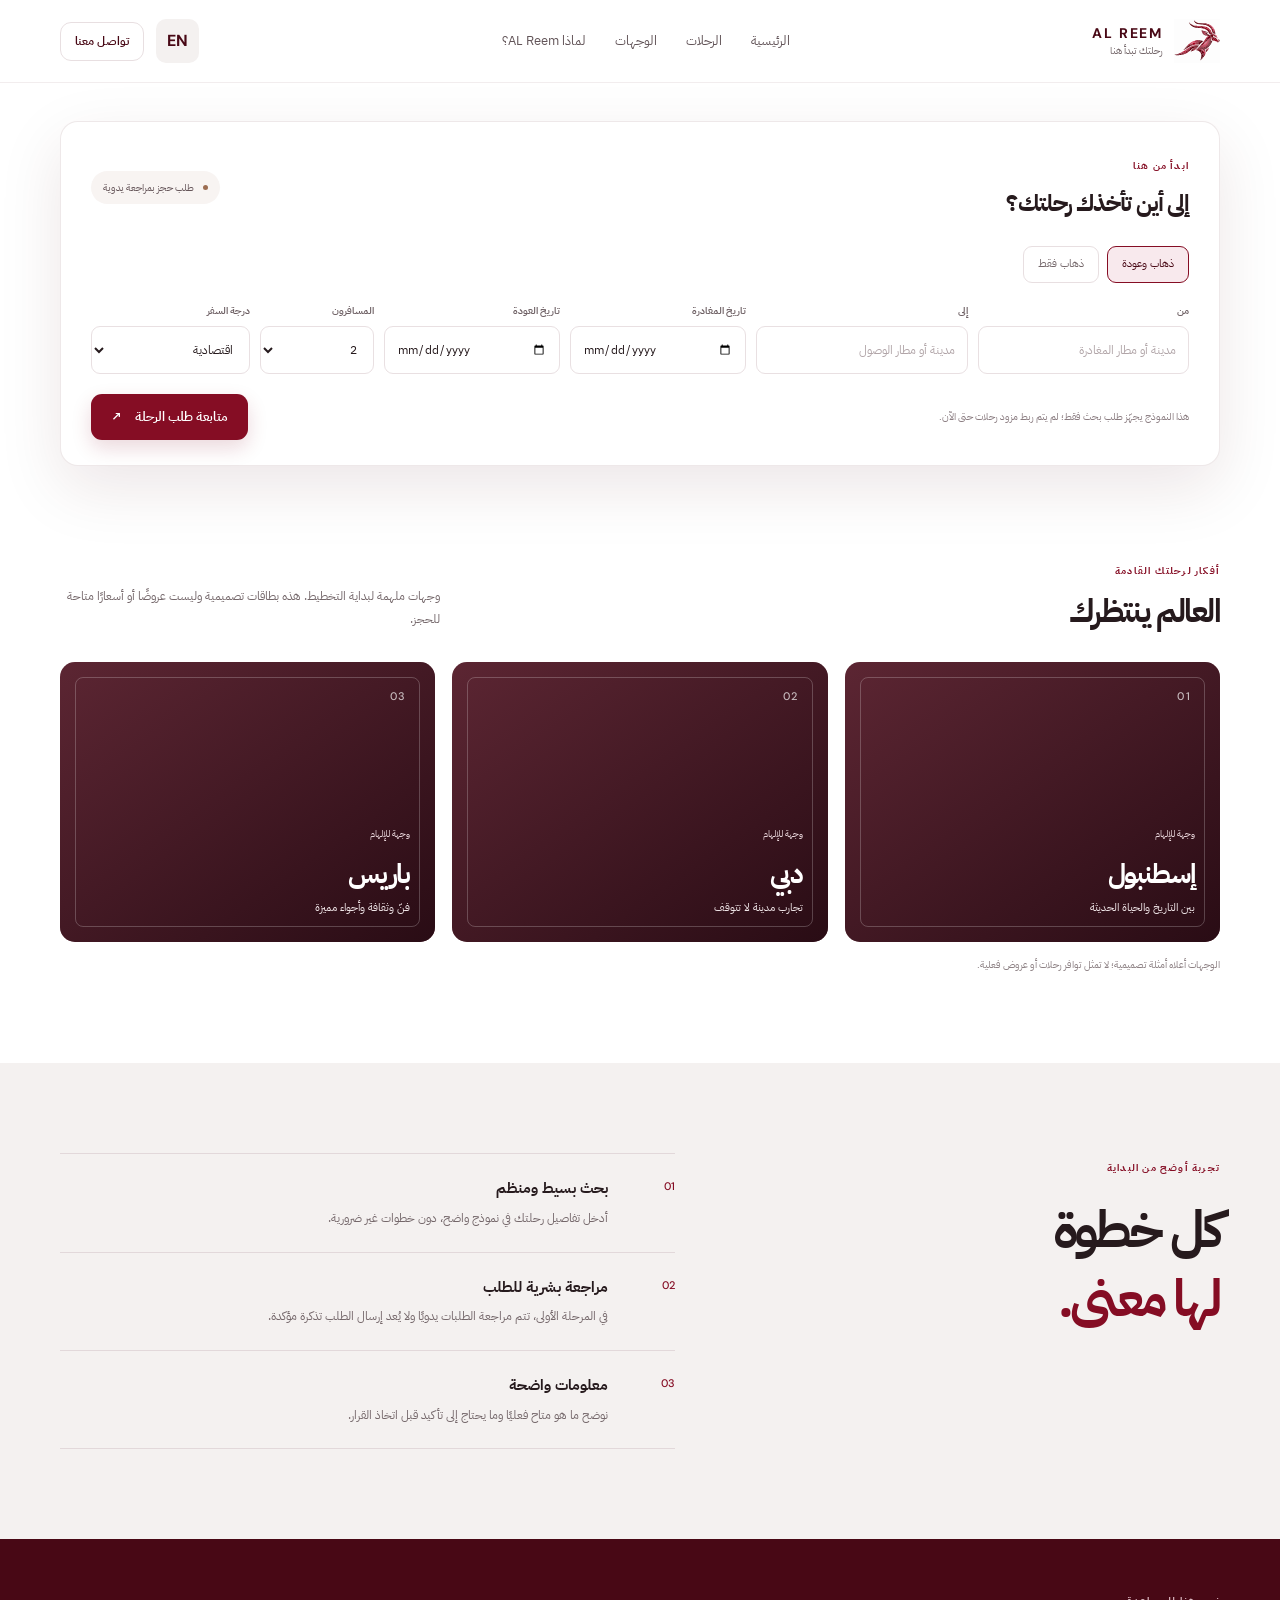
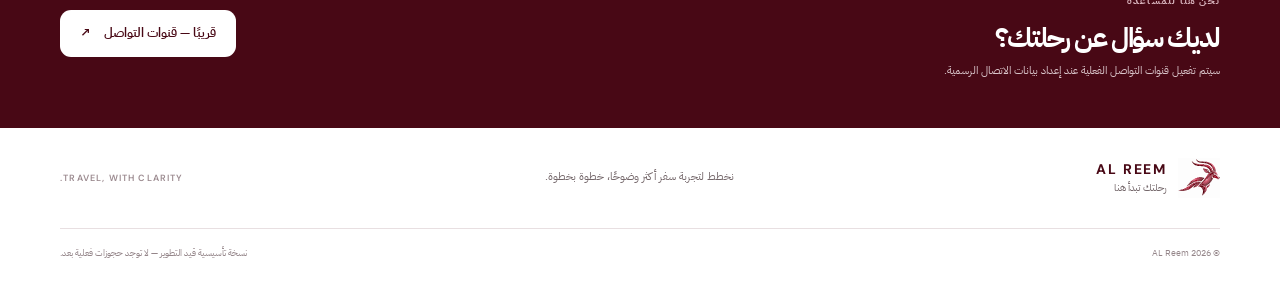
==== public/index.html @ e48cadf1 "Remove homepage intro and prioritize flight search" ====
<!doctype html>
<html lang="ar" dir="rtl">
<head>
  <meta charset="utf-8">
  <meta name="viewport" content="width=device-width, initial-scale=1">
  <meta name="theme-color" content="#850d24">
  <link rel="icon" type="image/svg+xml" href="./assets/gazelle-original.svg">
  <meta name="description" content="AL Reem — رحلتك تبدأ بخطوة. ابحث عن رحلتك وجهّز طلب الحجز بسهولة.">
  <title>AL Reem | رحلتك تبدأ هنا</title>
  <link rel="preconnect" href="https://fonts.googleapis.com">
  <link rel="preconnect" href="https://fonts.gstatic.com" crossorigin>
  <link href="https://fonts.googleapis.com/css2?family=DM+Sans:wght@400;500;600;700&family=IBM+Plex+Sans+Arabic:wght@400;500;600;700&display=swap" rel="stylesheet">
  <link rel="stylesheet" href="./styles.css">
  <script src="./app.js" defer></script>
</head>
<body>
  <a class="skip-link" href="#main" data-i18n="skip">تجاوز إلى المحتوى</a>
  <header class="site-header">
    <div class="container nav-wrap">
      <a class="brand" href="#home" aria-label="AL Reem home">
        <img class="brand-logo" src="./assets/gazelle-original.svg" alt="شعار الغزال AL Reem" width="46" height="46">
        
        <span class="brand-copy"><strong>AL REEM</strong><small data-i18n="brandTag">رحلتك تبدأ هنا</small></span>
      </a>
      <button class="menu-toggle" id="menuToggle" aria-label="فتح القائمة" aria-expanded="false">☰</button>
      <nav class="main-nav" id="mainNav" aria-label="Main navigation">
        <a href="#home" data-i18n="navHome">الرئيسية</a>
        <a href="#search" data-i18n="navFlights">الرحلات</a>
        <a href="#destinations" data-i18n="navDestinations">الوجهات</a>
        <a href="#why-us" data-i18n="navAbout">لماذا AL Reem؟</a>
      </nav>
      <div class="nav-actions">
        <button class="language-switch" id="languageToggle" type="button" aria-label="Switch language">EN</button>
        <a class="button button-outline button-small" href="#contact" data-i18n="navContact">تواصل معنا</a>
      </div>
    </div>
  </header>

  <main id="main">
    <section class="search-section" id="home">
      <div class="container search-container" id="search">
        <div class="search-card">
          <div class="search-heading">
            <div>
              <span class="section-kicker" data-i18n="searchKicker">ابدأ من هنا</span>
              <h2 data-i18n="searchTitle">إلى أين تأخذك رحلتك؟</h2>
            </div>
            <span class="manual-badge"><span></span><span data-i18n="manualBadge">طلب حجز بمراجعة يدوية</span></span>
          </div>
          <form id="flightSearchForm" novalidate>
            <fieldset class="trip-type">
              <legend class="visually-hidden" data-i18n="tripType">نوع الرحلة</legend>
              <label class="radio-pill"><input type="radio" name="tripType" value="round" checked><span data-i18n="roundTrip">ذهاب وعودة</span></label>
              <label class="radio-pill"><input type="radio" name="tripType" value="oneway"><span data-i18n="oneWay">ذهاب فقط</span></label>
            </fieldset>
            <div class="search-fields">
              <label class="field">
                <span data-i18n="fromLabel">من</span>
                <input id="origin" name="origin" autocomplete="off" required placeholder="مدينة أو مطار المغادرة" data-i18n-placeholder="fromPlaceholder">
              </label>
              <div class="route-swap" aria-hidden="true">⇄</div>
              <label class="field">
                <span data-i18n="toLabel">إلى</span>
                <input id="destination" name="destination" autocomplete="off" required placeholder="مدينة أو مطار الوصول" data-i18n-placeholder="toPlaceholder">
              </label>
              <label class="field">
                <span data-i18n="departLabel">تاريخ المغادرة</span>
                <input id="departDate" name="departDate" type="date" required>
              </label>
              <label class="field" id="returnField">
                <span data-i18n="returnLabel">تاريخ العودة</span>
                <input id="returnDate" name="returnDate" type="date">
              </label>
              <label class="field field-passengers">
                <span data-i18n="passengersLabel">المسافرون</span>
                <select name="passengers" id="passengers">
                  <option value="1">1</option><option value="2" selected>2</option><option value="3">3</option><option value="4">4</option><option value="5">5</option><option value="6">6+</option>
                </select>
              </label>
              <label class="field">
                <span data-i18n="cabinLabel">درجة السفر</span>
                <select name="cabin" id="cabin">
                  <option value="economy" data-i18n="economy">اقتصادية</option>
                  <option value="business" data-i18n="business">رجال الأعمال</option>
                  <option value="first" data-i18n="first">الأولى</option>
                </select>
              </label>
            </div>
            <div class="search-footer">
              <p class="form-message" id="formMessage" role="status" aria-live="polite" data-i18n="formHint">هذا النموذج يجهّز طلب بحث فقط؛ لم يتم ربط مزود رحلات حتى الآن.</p>
              <button class="button button-primary search-submit" type="submit"><span data-i18n="searchButton">متابعة طلب الرحلة</span><span aria-hidden="true">↗</span></button>
            </div>
          </form>
        </div>
      </div>
    </section>

    <section class="section destinations-section" id="destinations">
      <div class="container">
        <div class="section-heading">
          <div><span class="section-kicker" data-i18n="destKicker">أفكار لرحلتك القادمة</span><h2 data-i18n="destTitle">العالم ينتظرك</h2></div>
          <p data-i18n="destDescription">وجهات ملهمة لبداية التخطيط. هذه بطاقات تصميمية وليست عروضًا أو أسعارًا متاحة للحجز.</p>
        </div>
        <div class="destination-grid">
          <article class="destination-card destination-istanbul"><div class="destination-overlay"></div><div class="destination-content"><span data-i18n="destLabel">وجهة للإلهام</span><h3 data-i18n="istanbul">إسطنبول</h3><p data-i18n="istanbulDesc">بين التاريخ والحياة الحديثة</p></div><span class="destination-number">01</span></article>
          <article class="destination-card destination-dubai"><div class="destination-overlay"></div><div class="destination-content"><span data-i18n="destLabel">وجهة للإلهام</span><h3 data-i18n="dubai">دبي</h3><p data-i18n="dubaiDesc">تجارب مدينة لا تتوقف</p></div><span class="destination-number">02</span></article>
          <article class="destination-card destination-paris"><div class="destination-overlay"></div><div class="destination-content"><span data-i18n="destLabel">وجهة للإلهام</span><h3 data-i18n="paris">باريس</h3><p data-i18n="parisDesc">فنّ وثقافة وأجواء مميزة</p></div><span class="destination-number">03</span></article>
        </div>
        <p class="demo-disclaimer" data-i18n="destDisclaimer">الوجهات أعلاه أمثلة تصميمية؛ لا تمثل توافر رحلات أو عروض فعلية.</p>
      </div>
    </section>

    <section class="section why-section" id="why-us">
      <div class="container why-grid">
        <div><span class="section-kicker" data-i18n="whyKicker">تجربة أوضح من البداية</span><h2 data-i18n="whyTitle">كل خطوة<br><em>لها معنى.</em></h2></div>
        <div class="benefit-list">
          <article class="benefit"><span class="benefit-index">01</span><div><h3 data-i18n="benefitOneTitle">بحث بسيط ومنظم</h3><p data-i18n="benefitOneText">أدخل تفاصيل رحلتك في نموذج واضح، دون خطوات غير ضرورية.</p></div></article>
          <article class="benefit"><span class="benefit-index">02</span><div><h3 data-i18n="benefitTwoTitle">مراجعة بشرية للطلب</h3><p data-i18n="benefitTwoText">في المرحلة الأولى، تتم مراجعة الطلبات يدويًا ولا يُعد إرسال الطلب تذكرة مؤكدة.</p></div></article>
          <article class="benefit"><span class="benefit-index">03</span><div><h3 data-i18n="benefitThreeTitle">معلومات واضحة</h3><p data-i18n="benefitThreeText">نوضح ما هو متاح فعليًا وما يحتاج إلى تأكيد قبل اتخاذ القرار.</p></div></article>
        </div>
      </div>
    </section>

    <section class="contact-strip" id="contact">
      <div class="container contact-inner"><div><span class="section-kicker" data-i18n="contactKicker">نحن هنا للمساعدة</span><h2 data-i18n="contactTitle">لديك سؤال عن رحلتك؟</h2><p data-i18n="contactText">سيتم تفعيل قنوات التواصل الفعلية عند إعداد بيانات الاتصال الرسمية.</p></div><a class="button button-light" href="mailto:"> <span data-i18n="contactButton">قريبًا — قنوات التواصل</span><span aria-hidden="true">↗</span></a></div>
    </section>
  </main>

  <footer class="site-footer">
    <div class="container footer-top"><a class="brand brand-footer" href="#home"><img class="brand-logo brand-logo-footer" src="./assets/gazelle-original.svg" alt="شعار الغزال AL Reem" width="42" height="42"><span class="brand-copy"><strong>AL REEM</strong><small data-i18n="brandTag">رحلتك تبدأ هنا</small></span></a><p data-i18n="footerText">نخطط لتجربة سفر أكثر وضوحًا، خطوة بخطوة.</p><span class="footer-word">TRAVEL, WITH CLARITY.</span></div>
    <div class="container footer-bottom"><span>© <span id="year"></span> AL Reem</span><span data-i18n="footerDisclaimer">نسخة تأسيسية قيد التطوير — لا توجد حجوزات فعلية بعد.</span></div>
  </footer>
  <dialog class="request-dialog" id="requestDialog" aria-labelledby="dialogTitle">
    <div class="dialog-inner"><button class="dialog-close" id="dialogClose" aria-label="إغلاق">×</button><span class="section-kicker" data-i18n="requestKicker">ملخص طلبك</span><h2 id="dialogTitle" data-i18n="dialogTitle">تفاصيل الرحلة</h2><p id="dialogSummary"></p><div class="dialog-notice" data-i18n="dialogNotice">هذه معاينة محلية فقط. لم يُرسل طلب ولم يتم الاتصال بمزود طيران.</div><button class="button button-primary" id="dialogDone" data-i18n="dialogDone">حسنًا</button></div>
  </dialog>
</body>
</html>
---- public/styles.css ----
/* 
 * نظام التصميم الأولي لمنصة AL Reem.
 * الألوان والمسافات المركزية معرفة كمتغيرات حتى يمكن تعديل الهوية من مكان واحد.
 * هذه المرحلة واجهة أمامية فقط؛ لا تتضمن اتصالًا بقاعدة بيانات أو مزود طيران.
 */
:root{color-scheme:light;--red:#850d24;--red-deep:#480815;--red-soft:#f8e9ed;--white:#fff;--paper:#f4f1f0;--ink:#261a1d;--muted:#74676a;--line:#e8dfe1;--gold:#d7b8a0;--radius:18px;--shadow:0 22px 65px rgba(72,8,21,.10);--font-ar:"IBM Plex Sans Arabic",sans-serif;--font-en:"DM Sans","IBM Plex Sans Arabic",sans-serif}
[hidden]{display:none!important}*{box-sizing:border-box}html{scroll-behavior:smooth;scroll-padding-top:90px}body{margin:0;background:var(--white);color:var(--ink);font-family:var(--font-ar);line-height:1.7}body[lang="en"]{font-family:var(--font-en)}a{color:inherit;text-decoration:none}button,input,select{font:inherit}button,a,input,select{ -webkit-tap-highlight-color:transparent}button:focus-visible,a:focus-visible,input:focus-visible,select:focus-visible{outline:3px solid #c77b8c;outline-offset:3px}.container{width:min(1160px,calc(100% - 44px));margin-inline:auto}.skip-link{position:absolute;top:-100px;inset-inline-start:12px;background:var(--white);padding:10px 14px;z-index:99}.skip-link:focus{top:12px}.site-header{position:sticky;top:0;z-index:20;background:rgba(255,255,255,.94);backdrop-filter:blur(16px);border-bottom:1px solid rgba(72,8,21,.07)}.nav-wrap{height:82px;display:flex;align-items:center;justify-content:space-between;gap:26px}.brand{display:inline-flex;align-items:center;gap:11px;flex-shrink:0}.brand-mark{display:grid;place-items:center;width:42px;height:42px;border-radius:14px 14px 14px 4px;background:var(--red);color:white;font-family:var(--font-en);font-size:12px;font-weight:700;letter-spacing:-.06em}.brand-copy{display:flex;flex-direction:column;line-height:1.2;gap:4px}.brand-copy strong{font-family:var(--font-en);letter-spacing:.13em;font-size:14px;color:var(--red-deep)}.brand-copy small{font-size:10px;color:var(--muted)}.main-nav{display:flex;align-items:center;gap:29px;font-size:13px;color:#625458}.main-nav a{transition:color .2s}.main-nav a:hover{color:var(--red)}.nav-actions{display:flex;align-items:center;gap:12px}.language-switch{border:0;background:var(--paper);border-radius:10px;padding:8px 11px;color:var(--red-deep);font-family:var(--font-en);font-weight:700;cursor:pointer}.button{min-height:46px;display:inline-flex;align-items:center;justify-content:center;gap:13px;padding:11px 19px;border:1px solid transparent;border-radius:11px;font-weight:600;font-size:13px;cursor:pointer;transition:transform .2s,background .2s,border-color .2s}.button:hover{transform:translateY(-1px)}.button-small{min-height:39px;padding:8px 14px;font-size:12px}.button-outline{border-color:var(--line);background:white;color:var(--red-deep)}.button-outline:hover{border-color:var(--red)}.button-primary{background:var(--red);color:white;box-shadow:0 8px 20px rgba(133,13,36,.16)}.button-primary:hover{background:var(--red-deep)}.button-light{background:white;color:var(--red-deep)}.menu-toggle{display:none;border:1px solid var(--line);background:white;border-radius:10px;width:42px;height:42px;color:var(--red);font-size:20px}
.hero{position:relative;overflow:hidden;padding:74px 0 66px;background:linear-gradient(120deg,#fff 0%,#fff 53%,#fbf4f5 100%)}.hero:before{content:"";position:absolute;inset-block-start:-210px;inset-inline-end:-160px;width:590px;height:590px;border:1px solid rgba(133,13,36,.08);border-radius:50%;pointer-events:none}.hero:after{content:"";position:absolute;inset-block-start:-130px;inset-inline-end:-80px;width:430px;height:430px;border:1px solid rgba(133,13,36,.06);border-radius:50%;pointer-events:none}.hero-glow{position:absolute;inset-inline-end:12%;top:10%;width:300px;height:300px;border-radius:50%;background:rgba(133,13,36,.035);filter:blur(2px)}.hero-grid{position:relative;z-index:1;display:grid;grid-template-columns:1.2fr .8fr;align-items:center;gap:90px;min-height:320px}.eyebrow,.section-kicker{display:inline-flex;align-items:center;gap:9px;color:var(--red);font-size:11px;font-weight:700;letter-spacing:.02em}.eyebrow{padding:7px 12px;border:1px solid #f0dce1;border-radius:99px;background:rgba(255,255,255,.7)}.eyebrow-dot,.manual-badge span:first-child{width:6px;height:6px;background:#ad2944;border-radius:50%;box-shadow:0 0 0 4px rgba(173,41,68,.09)}h1,h2,h3,p{margin-top:0}.hero h1{margin:21px 0 16px;font-size:clamp(42px,5.4vw,68px);line-height:1.2;letter-spacing:-.055em;font-weight:600}.hero h1 em,.why-grid h2 em{font-style:normal;color:var(--red)}.hero-description{max-width:490px;color:var(--muted);font-size:15px;line-height:2;margin-bottom:24px}.hero-points{display:flex;gap:22px;flex-wrap:wrap;color:#5f5054;font-size:12px}.hero-points span{display:inline-flex;align-items:center;gap:8px}.hero-points i{font-style:normal;display:grid;place-items:center;width:19px;height:19px;background:#f5e5e9;border-radius:50%;color:var(--red);font-size:11px}.hero-note{justify-self:end;width:min(100%,310px);padding:30px;border-inline-start:2px solid var(--red);background:rgba(255,255,255,.66)}.note-kicker{color:var(--red);font-size:11px;font-weight:700}.note-line{height:1px;background:var(--line);margin:20px 0}.hero-note p{font-size:20px;line-height:1.9;font-weight:500;margin-bottom:29px}.note-signature{font:600 10px var(--font-en);letter-spacing:.16em;color:var(--muted)}.note-signature span{color:var(--red);padding-inline:5px}
.search-container{position:relative;z-index:3;margin-top:38px}.search-card{padding:29px 30px 25px;background:white;border:1px solid rgba(72,8,21,.09);border-radius:var(--radius);box-shadow:var(--shadow)}.search-heading{display:flex;align-items:center;justify-content:space-between;gap:20px;margin-bottom:23px}.section-kicker{font-size:10px;text-transform:uppercase;letter-spacing:.12em}.search-heading h2{font-size:23px;letter-spacing:-.04em;margin:6px 0 0}.manual-badge{display:inline-flex;align-items:center;gap:9px;padding:8px 12px;background:#f8f4f2;border-radius:99px;font-size:10px;color:#655559;white-space:nowrap}.manual-badge span:first-child{width:5px;height:5px;box-shadow:none;background:#9c6d51}.trip-type{border:0;padding:0;margin:0 0 19px;display:flex;gap:8px}.radio-pill{position:relative;cursor:pointer}.radio-pill input{position:absolute;opacity:0;pointer-events:none}.radio-pill span{display:block;padding:8px 14px;border:1px solid var(--line);border-radius:9px;font-size:11px;color:var(--muted)}.radio-pill input:checked+span{border-color:var(--red);background:var(--red-soft);color:var(--red-deep)}.radio-pill input:focus-visible+span{outline:3px solid #c77b8c;outline-offset:3px}.search-fields{display:grid;grid-template-columns:1.2fr 1.2fr 1fr 1fr .65fr .9fr;gap:10px;align-items:end}.field{display:flex;flex-direction:column;gap:7px;min-width:0}.field>span{font-size:10px;font-weight:600;color:#6c5e62}.field input,.field select{width:100%;height:48px;min-width:0;padding:0 12px;border:1px solid #e9e0e2;border-radius:9px;background:#fff;color:var(--ink);font-size:12px}.field input::placeholder{color:#b1a5a8}.field input[aria-invalid="true"],.field select[aria-invalid="true"]{border-color:#b4233c;box-shadow:0 0 0 2px rgba(180,35,60,.10)}.field select{cursor:pointer}.route-swap{display:none}.search-footer{display:flex;align-items:center;justify-content:space-between;gap:20px;margin-top:20px}.form-message{margin:0;color:#8a7c80;font-size:10px;line-height:1.8}.search-submit{flex-shrink:0}
.section{padding:90px 0}.destinations-section{background:#fff}.section-heading{display:flex;justify-content:space-between;align-items:end;gap:30px;margin-bottom:29px}.section-heading h2,.contact-inner h2{font-size:32px;line-height:1.35;letter-spacing:-.05em;margin:7px 0 0}.section-heading>p{max-width:380px;color:var(--muted);font-size:12px;line-height:1.9;margin-bottom:3px}.destination-grid{display:grid;grid-template-columns:repeat(3,1fr);gap:17px}.destination-card{position:relative;isolation:isolate;overflow:hidden;min-height:280px;border-radius:15px;background:#5e2936;color:white;display:flex;align-items:end;padding:25px}.destination-card:before,.destination-card:after{content:"";position:absolute;z-index:-1;inset:0}.destination-card:before{background:linear-gradient(145deg,rgba(72,8,21,.1),rgba(34,8,16,.88))}.destination-card:after{inset:15px;border:1px solid rgba(255,255,255,.22);border-radius:8px;pointer-events:none}.destination-istanbul{background-color:#5e2936;background-image:url("https://images.unsplash.com/photo-1541432901042-2d8bd64b4a9b?auto=format&fit=crop&w=1400&q=85");background-size:cover;background-position:center 48%;transition:background-size .45s ease,background-position .45s ease}
.destination-istanbul:hover{background-position:center 44%}.destination-dubai{background-color:#5e2936;background-image:url("https://images.unsplash.com/photo-1512453979798-5ea266f8880c?auto=format&fit=crop&w=1400&q=85");background-size:cover;background-position:center 48%;transition:background-position .45s ease}
.destination-dubai:hover{background-position:center 44%}.destination-paris{background-color:#5e2936;background-image:url("https://images.unsplash.com/photo-1502602898657-3e91760cbb34?auto=format&fit=crop&w=1400&q=85");background-size:cover;background-position:center 48%;transition:background-position .45s ease}
.destination-paris:hover{background-position:center 44%}.destination-content{position:relative;z-index:1}.destination-content>span{font-size:9px;color:#ead7dc}.destination-content h3{font-size:27px;margin:6px 0 1px;letter-spacing:-.04em}.destination-content p{font-size:11px;color:#f1e7e9;margin:0}.destination-number{position:absolute;inset-block-start:27px;inset-inline-start:29px;font:500 11px var(--font-en);letter-spacing:.12em;color:rgba(255,255,255,.7)}.demo-disclaimer{margin:14px 0 0;color:#8d8184;font-size:10px}.why-section{background:var(--paper)}.why-grid{display:grid;grid-template-columns:.85fr 1.15fr;gap:90px}.why-grid h2{font-size:clamp(37px,4vw,53px);line-height:1.35;letter-spacing:-.06em;margin:14px 0 0}.benefit-list{border-top:1px solid #e2d8da}.benefit{display:grid;grid-template-columns:50px 1fr;gap:17px;padding:22px 0;border-bottom:1px solid #e2d8da}.benefit-index{font:500 11px var(--font-en);color:var(--red);padding-top:3px}.benefit h3{font-size:15px;margin:0 0 5px}.benefit p{font-size:12px;color:var(--muted);line-height:1.9;margin:0;max-width:450px}.contact-strip{background:var(--red-deep);color:white;padding:47px 0}.contact-inner{display:flex;justify-content:space-between;align-items:center;gap:25px}.contact-inner .section-kicker{color:#d9b5be}.contact-inner h2{font-size:27px;margin:6px 0}.contact-inner p{font-size:11px;color:#d9c5ca;margin:0}.site-footer{background:#fff}.footer-top{display:flex;align-items:center;justify-content:space-between;gap:24px;padding:29px 0;border-bottom:1px solid var(--line)}.brand-footer .brand-mark{background:var(--red-deep)}.footer-top>p{margin:0;color:var(--muted);font-size:11px}.footer-word{font:600 9px var(--font-en);letter-spacing:.13em;color:#9c8b90}.footer-bottom{display:flex;justify-content:space-between;gap:20px;padding:17px 0 22px;color:#95868a;font-size:9px}.request-dialog{width:min(450px,calc(100% - 28px));padding:0;border:0;border-radius:18px;box-shadow:0 30px 100px rgba(30,0,8,.25);color:var(--ink)}.request-dialog::backdrop{background:rgba(30,0,8,.48);backdrop-filter:blur(3px)}.dialog-inner{position:relative;padding:30px}.dialog-close{position:absolute;top:15px;inset-inline-end:17px;border:0;background:var(--paper);border-radius:50%;width:31px;height:31px;font-size:22px;cursor:pointer;color:var(--red)}.dialog-inner h2{margin:8px 0 12px;font-size:25px}.dialog-inner>p{font-size:13px;line-height:2;color:var(--muted);white-space:pre-line}.dialog-notice{padding:12px;border-radius:9px;background:#fbf3e9;color:#7b5638;font-size:11px;line-height:1.8;margin-bottom:20px}.visually-hidden{position:absolute;width:1px;height:1px;padding:0;margin:-1px;overflow:hidden;clip:rect(0,0,0,0);white-space:nowrap;border:0}
html[dir="ltr"] .hero-note{justify-self:start;border-inline-start:0;border-inline-end:2px solid var(--red)}html[dir="ltr"] .destination-number{inset-inline-start:auto;inset-inline-end:29px}html[dir="ltr"] .brand-copy strong{letter-spacing:.13em}
@media(max-width:1000px){.main-nav{gap:17px}.hero-grid{gap:45px}.search-fields{grid-template-columns:repeat(3,minmax(0,1fr))}.field-passengers{grid-column:auto}.why-grid{gap:50px}}
@media(max-width:720px){.container{width:min(100% - 30px,560px)}.nav-wrap{height:70px;gap:12px}.menu-toggle{display:block;order:3}.main-nav{display:none;position:absolute;top:69px;inset-inline:0;background:white;border-bottom:1px solid var(--line);padding:14px 22px 20px;flex-direction:column;align-items:stretch;gap:0;box-shadow:0 14px 22px rgba(72,8,21,.07)}.main-nav.is-open{display:flex}.main-nav a{padding:11px 0;border-bottom:1px solid #f3edef}.main-nav a:last-child{border-bottom:0}.nav-actions{margin-inline-start:auto}.nav-actions .button{display:none}.brand-mark{width:38px;height:38px}.hero{padding:48px 0 35px}.hero-grid{grid-template-columns:1fr;gap:27px;min-height:auto}.hero h1{font-size:47px;margin-top:17px}.hero-description{font-size:13px}.hero-note{justify-self:stretch;width:100%;padding:18px 21px}.hero-note p{font-size:16px;margin-bottom:16px}.note-line{margin:11px 0}.hero-note .note-signature{display:none}.search-container{margin-top:27px}.search-card{padding:21px 17px 18px;border-radius:14px}.search-heading{align-items:start;flex-direction:column;gap:12px}.search-heading h2{font-size:21px}.search-fields{grid-template-columns:repeat(2,minmax(0,1fr));gap:12px}.field input,.field select{height:46px;font-size:11px;padding-inline:9px}.search-footer{align-items:stretch;flex-direction:column;gap:13px}.search-submit{width:100%}.section{padding:61px 0}.section-heading{align-items:start;flex-direction:column;gap:10px}.section-heading h2,.contact-inner h2{font-size:28px}.section-heading>p{margin:0}.destination-grid{grid-template-columns:1fr;gap:12px}.destination-card{min-height:220px}.why-grid{grid-template-columns:1fr;gap:30px}.why-grid h2{font-size:42px}.benefit{grid-template-columns:36px 1fr}.contact-inner{align-items:start;flex-direction:column}.footer-top{align-items:start;flex-direction:column;gap:14px}.footer-bottom{align-items:start;flex-direction:column;gap:5px}.manual-badge{font-size:9px}.radio-pill span{font-size:10px}}
@media(max-width:380px){.container{width:calc(100% - 22px)}.brand-copy strong{font-size:12px}.brand-copy small{font-size:9px}.nav-wrap{gap:8px}.language-switch{padding:7px 8px}.hero h1{font-size:41px}.search-fields{grid-template-columns:1fr}.field-passengers{grid-column:auto}.search-card{padding-inline:13px}.manual-badge{white-space:normal}}
@media(prefers-reduced-motion:reduce){*,*::before,*::after{scroll-behavior:auto!important;transition:none!important;animation:none!important}}
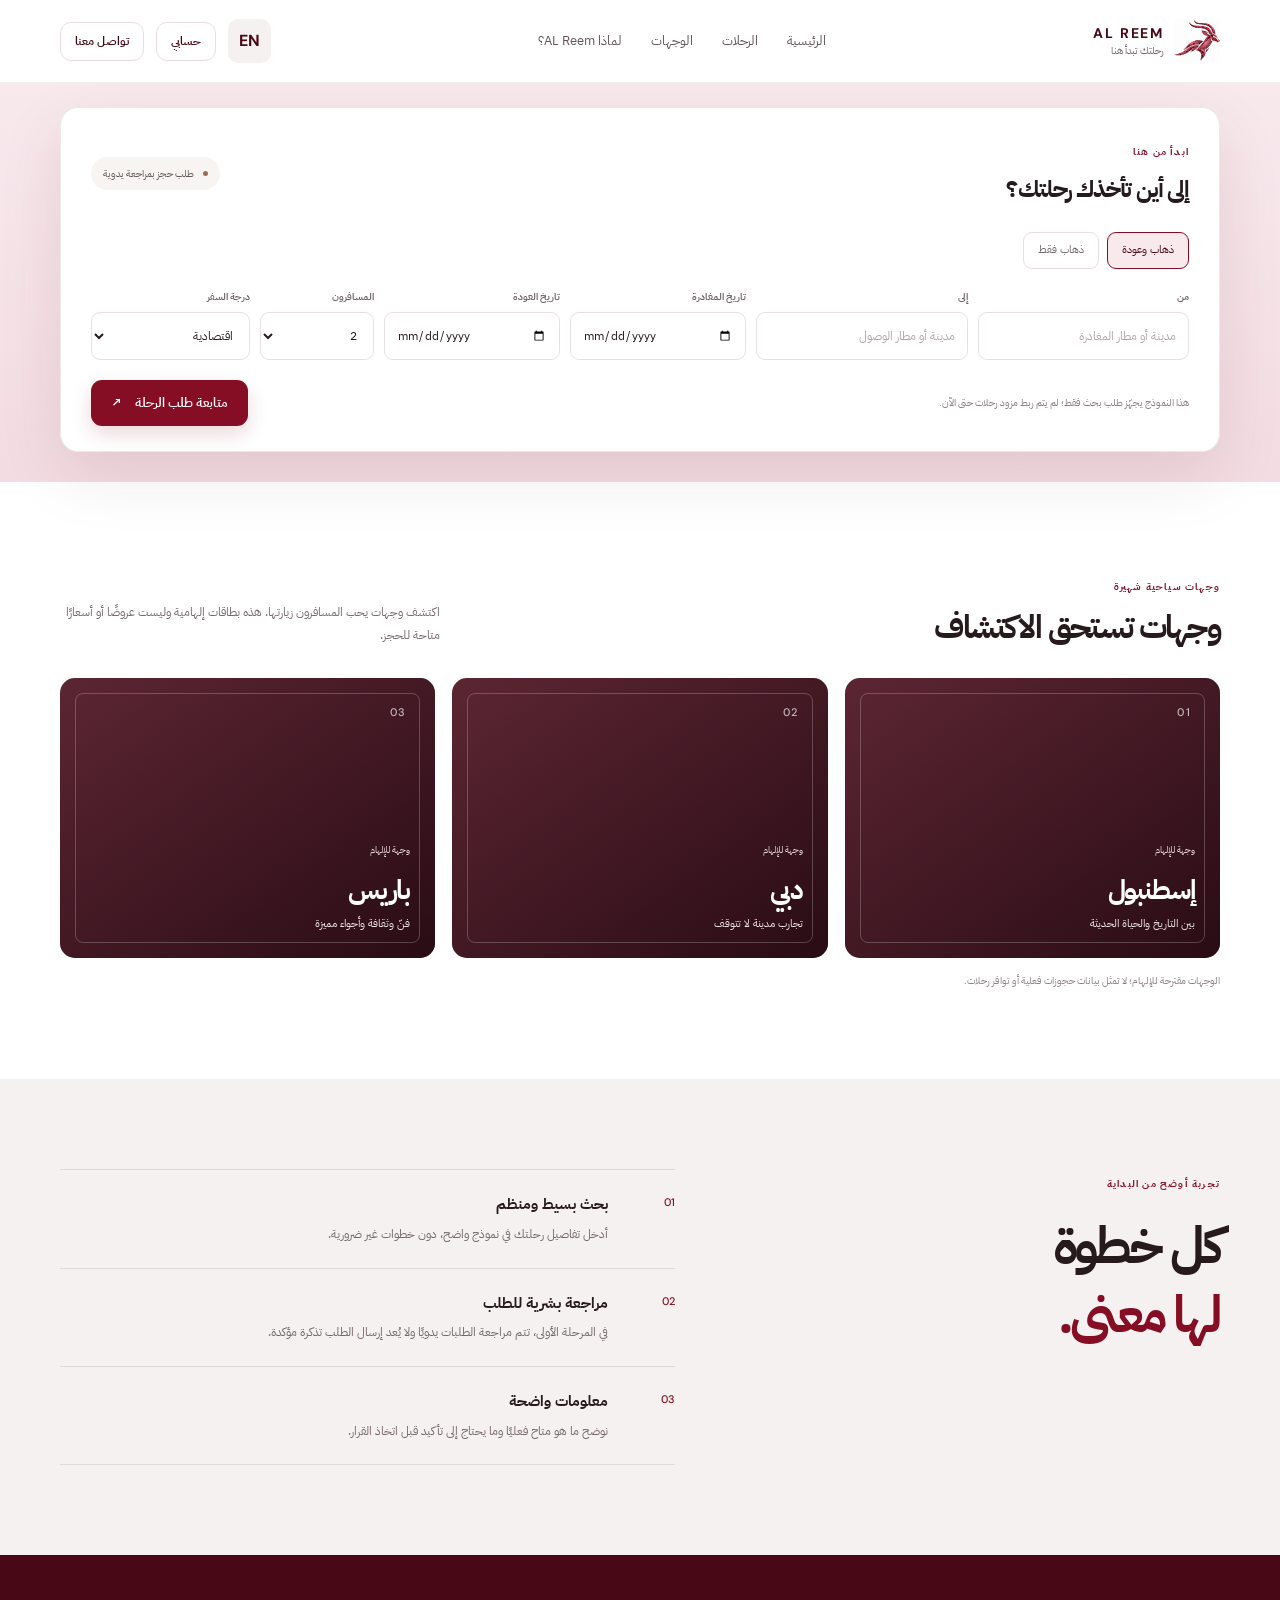
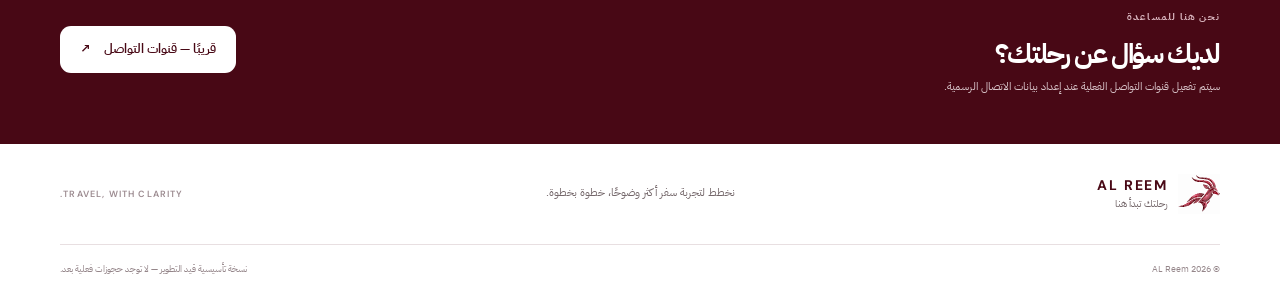
==== commit fa107b95: "Add account access to main navigation" ====
--- a/public/index.html
+++ b/public/index.html
@@ -31,7 +31,7 @@
       </nav>
       <div class="nav-actions">
         <button class="language-switch" id="languageToggle" type="button" aria-label="Switch language">EN</button>
-        <a class="button button-outline button-small" href="#contact" data-i18n="navContact">تواصل معنا</a>
+        <a class="button button-outline button-small" href="./auth.html" data-i18n="navAccount">حسابي</a><a class="button button-outline button-small" href="#contact" data-i18n="navContact">تواصل معنا</a>
       </div>
     </div>
   </header>
--- a/public/styles.css
+++ b/public/styles.css
@@ -15,4 +15,55 @@
 @media(max-width:1000px){.main-nav{gap:17px}.hero-grid{gap:45px}.search-fields{grid-template-columns:repeat(3,minmax(0,1fr))}.field-passengers{grid-column:auto}.why-grid{gap:50px}}
 @media(max-width:720px){.container{width:min(100% - 30px,560px)}.nav-wrap{height:70px;gap:12px}.menu-toggle{display:block;order:3}.main-nav{display:none;position:absolute;top:69px;inset-inline:0;background:white;border-bottom:1px solid var(--line);padding:14px 22px 20px;flex-direction:column;align-items:stretch;gap:0;box-shadow:0 14px 22px rgba(72,8,21,.07)}.main-nav.is-open{display:flex}.main-nav a{padding:11px 0;border-bottom:1px solid #f3edef}.main-nav a:last-child{border-bottom:0}.nav-actions{margin-inline-start:auto}.nav-actions .button{display:none}.brand-mark{width:38px;height:38px}.hero{padding:48px 0 35px}.hero-grid{grid-template-columns:1fr;gap:27px;min-height:auto}.hero h1{font-size:47px;margin-top:17px}.hero-description{font-size:13px}.hero-note{justify-self:stretch;width:100%;padding:18px 21px}.hero-note p{font-size:16px;margin-bottom:16px}.note-line{margin:11px 0}.hero-note .note-signature{display:none}.search-container{margin-top:27px}.search-card{padding:21px 17px 18px;border-radius:14px}.search-heading{align-items:start;flex-direction:column;gap:12px}.search-heading h2{font-size:21px}.search-fields{grid-template-columns:repeat(2,minmax(0,1fr));gap:12px}.field input,.field select{height:46px;font-size:11px;padding-inline:9px}.search-footer{align-items:stretch;flex-direction:column;gap:13px}.search-submit{width:100%}.section{padding:61px 0}.section-heading{align-items:start;flex-direction:column;gap:10px}.section-heading h2,.contact-inner h2{font-size:28px}.section-heading>p{margin:0}.destination-grid{grid-template-columns:1fr;gap:12px}.destination-card{min-height:220px}.why-grid{grid-template-columns:1fr;gap:30px}.why-grid h2{font-size:42px}.benefit{grid-template-columns:36px 1fr}.contact-inner{align-items:start;flex-direction:column}.footer-top{align-items:start;flex-direction:column;gap:14px}.footer-bottom{align-items:start;flex-direction:column;gap:5px}.manual-badge{font-size:9px}.radio-pill span{font-size:10px}}
 @media(max-width:380px){.container{width:calc(100% - 22px)}.brand-copy strong{font-size:12px}.brand-copy small{font-size:9px}.nav-wrap{gap:8px}.language-switch{padding:7px 8px}.hero h1{font-size:41px}.search-fields{grid-template-columns:1fr}.field-passengers{grid-column:auto}.search-card{padding-inline:13px}.manual-badge{white-space:normal}}
-@media(prefers-reduced-motion:reduce){*,*::before,*::after{scroll-behavior:auto!important;transition:none!important;animation:none!important}}+@media(prefers-reduced-motion:reduce){*,*::before,*::after{scroll-behavior:auto!important;transition:none!important;animation:none!important}}
+
+/* AL Reem gazelle brand mark */
+.brand-logo{display:block;width:46px;height:46px;object-fit:contain;flex:0 0 46px;}
+.brand-logo-footer{width:42px;height:42px;flex-basis:42px;}
+.brand{display:inline-flex;align-items:center;gap:10px;}
+@media(max-width:600px){.brand-logo{width:38px;height:38px;flex-basis:38px;}.brand-logo-footer{width:40px;height:40px;flex-basis:40px;}}
+
+
+/* Homepage layout update: put the existing flight search directly below the header. */
+.search-section{position:relative;padding:24px 0 30px;background:linear-gradient(180deg,#f8e9ed 0%,#f3dce2 100%)}
+.search-section .search-container{margin-top:0}
+
+
+/* صفحة نتائج البحث */
+.results-page{min-height:calc(100vh - 160px);padding:38px 0 70px;background:linear-gradient(180deg,#f8e9ed 0%,#fff 320px)}
+.results-top{display:flex;align-items:flex-start;justify-content:space-between;gap:22px;margin-bottom:24px}
+.results-top h1{font-size:clamp(28px,4vw,42px);line-height:1.35;margin:8px 0 10px;letter-spacing:-.04em}
+.results-top p{color:var(--muted);max-width:680px;margin:0}
+.trip-summary{display:grid;grid-template-columns:repeat(4,minmax(0,1fr));gap:12px;background:#fff;border:1px solid var(--line);border-radius:16px;padding:18px;margin:24px 0}
+.trip-summary div{min-width:0;padding-inline:8px;border-inline-start:1px solid var(--line)}
+.trip-summary div:first-child{border-inline-start:0}
+.trip-summary dt{font-size:11px;color:var(--muted);margin-bottom:5px}
+.trip-summary dd{margin:0;font-weight:700;overflow-wrap:anywhere}
+.results-empty{max-width:760px;margin:28px auto 0;background:#fff;border:1px solid var(--line);border-radius:20px;padding:clamp(22px,5vw,42px);text-align:center;box-shadow:var(--shadow)}
+.results-empty .empty-icon{display:grid;place-items:center;width:62px;height:62px;border-radius:18px;background:var(--red-soft);color:var(--red);font-size:27px;margin:0 auto 18px}
+.results-empty h2{font-size:25px;margin-bottom:10px}
+.results-empty p{color:var(--muted);line-height:1.9;margin-bottom:18px}
+.results-note{font-size:12px;background:#fbf7f5;border-radius:12px;padding:13px 16px;color:#6a565b}
+.results-actions{display:flex;justify-content:center;gap:10px;flex-wrap:wrap;margin-top:22px}
+.status-chip{display:inline-flex;align-items:center;gap:8px;border-radius:99px;background:#f8f4f2;color:#6a565b;padding:8px 12px;font-size:11px}
+@media(max-width:760px){.results-top{display:block}.results-top .status-chip{margin-top:14px}.trip-summary{grid-template-columns:repeat(2,minmax(0,1fr));gap:14px}.trip-summary div:nth-child(odd){border-inline-start:0}.trip-summary div:nth-child(even){border-inline-start:1px solid var(--line)}}
+@media(max-width:420px){.trip-summary{padding:14px;gap:12px}.trip-summary dd{font-size:13px}.results-empty h2{font-size:21px}}
+
+
+.account-panel{max-width:820px;margin:10px auto 40px;background:#fff;border:1px solid var(--line);border-radius:20px;padding:clamp(22px,5vw,42px);box-shadow:var(--shadow)}
+.account-panel h1{font-size:clamp(28px,4vw,40px);margin:8px 0}
+.muted{color:var(--muted)}
+.auth-tabs{display:flex;gap:10px;flex-wrap:wrap;margin:22px 0}
+.stack-form{display:grid;gap:16px;margin-top:20px}
+.stack-form [hidden]{display:none!important}
+.stack-form .field input,.stack-form .field select,.stack-form .field textarea{width:100%;padding:12px;border:1px solid var(--line);border-radius:10px;background:#fff;color:var(--ink)}
+.stack-form .field textarea{resize:vertical}
+.two-fields{display:grid;grid-template-columns:repeat(2,minmax(0,1fr));gap:14px}
+.booking-list{display:grid;gap:14px;margin-top:22px}
+.booking-card{border:1px solid var(--line);border-radius:14px;padding:18px;background:#fff;min-width:0}
+.booking-card h3{font-size:16px;overflow-wrap:anywhere;margin-bottom:10px}
+.booking-card p{color:var(--muted);font-size:13px;overflow-wrap:anywhere;margin-bottom:10px}
+.booking-card small{display:block;color:var(--muted);margin-top:12px}
+.admin-update{grid-template-columns:1fr}
+.admin-status{width:100%;padding:10px;border:1px solid var(--line);border-radius:10px;background:#fff}
+@media(max-width:560px){.two-fields{grid-template-columns:1fr}.account-panel{padding:20px}.auth-tabs .button{flex:1}.booking-card{padding:14px}}
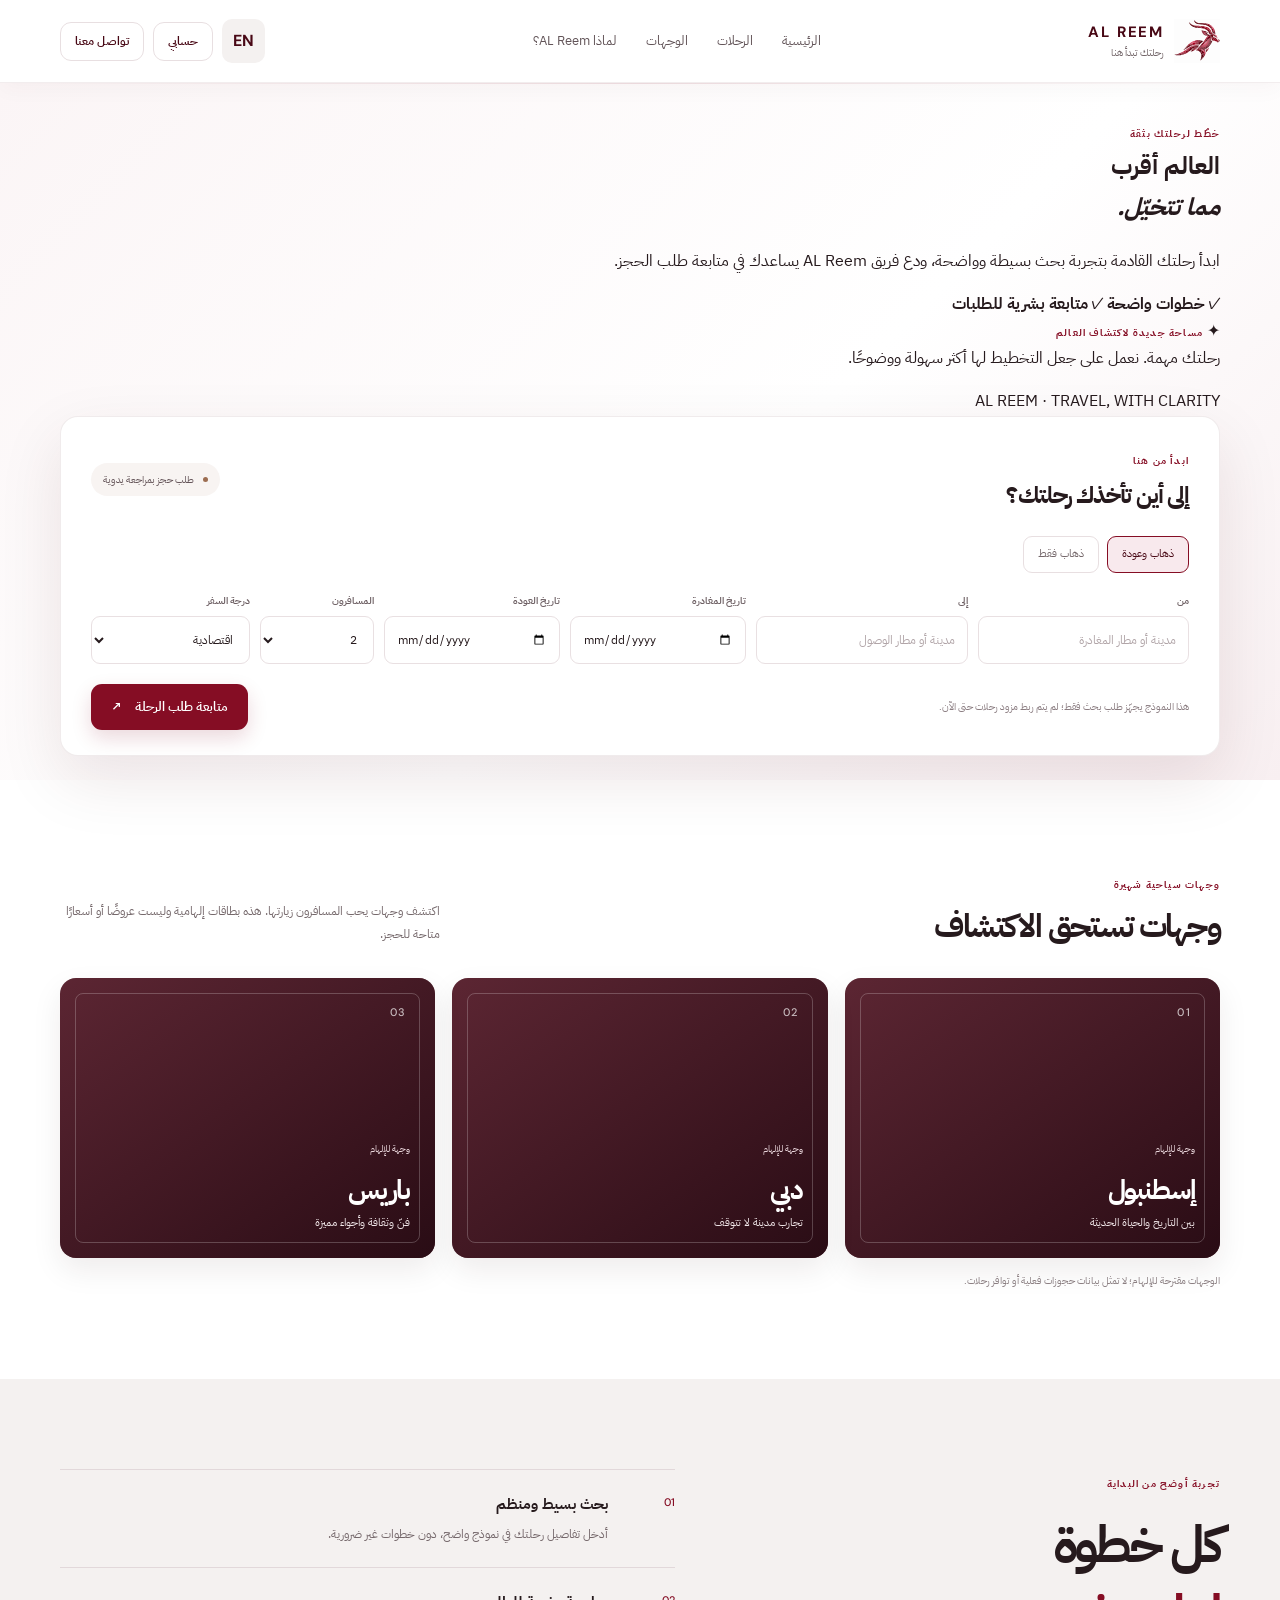
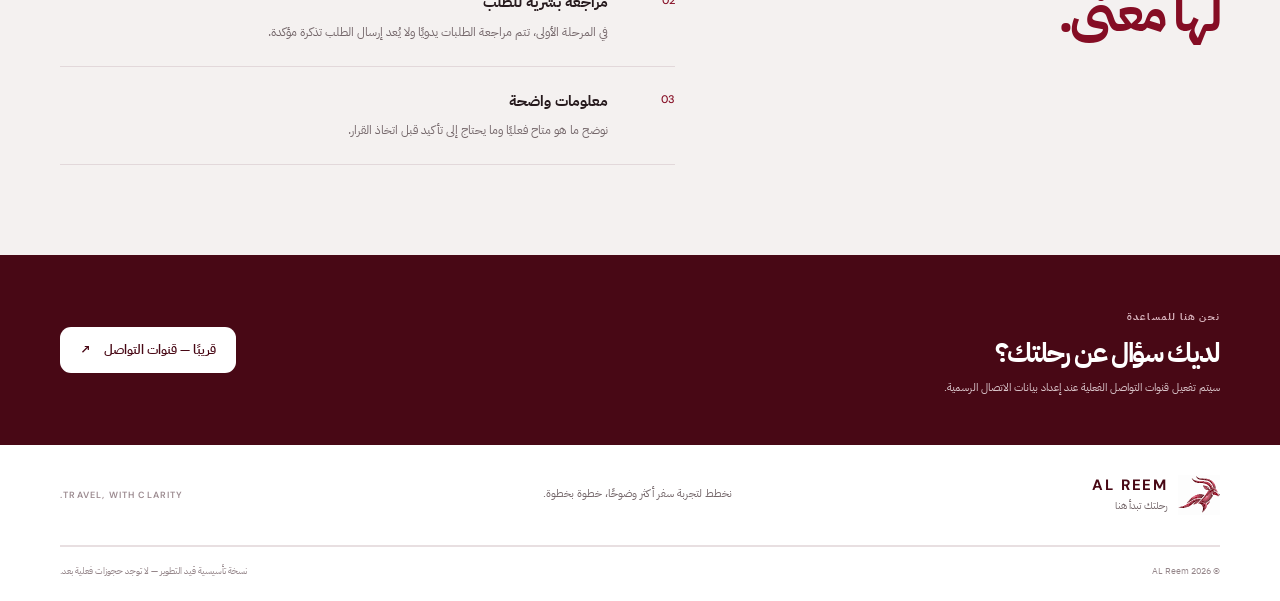
==== commit 7a2150f8: "Add polished bilingual homepage introduction" ====
--- a/public/index.html
+++ b/public/index.html
@@ -39,6 +39,23 @@
   <main id="main">
     <section class="search-section" id="home">
       <div class="container search-container" id="search">
+        <div class="home-intro">
+          <div class="home-intro-copy">
+            <span class="section-kicker" data-i18n="eyebrow">خطّط لرحلتك بثقة</span>
+            <h1 data-i18n="heroTitle">العالم أقرب<br><em>مما تتخيّل.</em></h1>
+            <p data-i18n="heroDescription">ابدأ رحلتك القادمة بتجربة بحث بسيطة وواضحة، ودع فريق AL Reem يساعدك في متابعة طلب الحجز.</p>
+            <div class="home-intro-points">
+              <span><i aria-hidden="true">✓</i><b data-i18n="pointOne">خطوات واضحة</b></span>
+              <span><i aria-hidden="true">✓</i><b data-i18n="pointTwo">متابعة بشرية للطلبات</b></span>
+            </div>
+          </div>
+          <aside class="home-intro-note">
+            <span class="intro-note-mark" aria-hidden="true">✦</span>
+            <span class="section-kicker" data-i18n="noteKicker">مساحة جديدة لاكتشاف العالم</span>
+            <p data-i18n="noteText">رحلتك مهمة. نعمل على جعل التخطيط لها أكثر سهولة ووضوحًا.</p>
+            <span class="intro-note-footer">AL REEM <span>·</span> TRAVEL, WITH CLARITY</span>
+          </aside>
+        </div>
         <div class="search-card">
           <div class="search-heading">
             <div>
--- a/public/styles.css
+++ b/public/styles.css
@@ -67,3 +67,79 @@
 .admin-update{grid-template-columns:1fr}
 .admin-status{width:100%;padding:10px;border:1px solid var(--line);border-radius:10px;background:#fff}
 @media(max-width:560px){.two-fields{grid-template-columns:1fr}.account-panel{padding:20px}.auth-tabs .button{flex:1}.booking-card{padding:14px}}
+
+
+/* AL REEM visual refinement — shared design system for all pages */
+:root{
+  --radius:18px;
+  --shadow:0 18px 48px rgba(72,8,21,.09);
+  --line:#e8dfe1;
+}
+body{background:#fff;letter-spacing:0}
+.site-header{box-shadow:0 5px 22px rgba(72,8,21,.035)}
+.brand-logo{display:block;object-fit:contain;flex:0 0 auto}
+.brand-copy strong{font-size:15px;letter-spacing:.12em}
+.brand-copy small{font-size:10px;line-height:1.5}
+.nav-actions{gap:9px}
+.search-section{position:relative;isolation:isolate;padding:36px 0 24px;background:linear-gradient(135deg,#fbf5f6 0%,#fff 58%,#f8eff1 100%)}
+.search-section:before{content:"";position:absolute;inset:0 0 auto;height:1px;background:linear-gradient(90deg,transparent,rgba(133,13,36,.12),transparent);pointer-events:none}
+.search-container{margin-top:0}
+.search-card{border-color:rgba(72,8,21,.08);box-shadow:0 24px 64px rgba(72,8,21,.10)}
+.search-heading h2{line-height:1.5}
+.section{scroll-margin-top:90px}
+.section-heading h2,.contact-inner h2{line-height:1.4}
+.destination-card{border-radius:16px;box-shadow:0 12px 30px rgba(32,15,19,.08)}
+.destination-card:focus-visible{outline:3px solid #c77b8c;outline-offset:3px}
+.results-page{min-height:calc(100vh - 160px);padding:48px 0 76px;background:linear-gradient(180deg,#fbf6f7 0,#fff 340px)}
+.results-top{align-items:center}
+.results-top h1,.account-panel h1{font-size:clamp(28px,4vw,40px);line-height:1.35;letter-spacing:-.035em}
+.trip-summary{border-radius:16px;box-shadow:0 12px 32px rgba(72,8,21,.045)}
+.results-empty,.account-panel{border:1px solid rgba(72,8,21,.08);border-radius:20px;box-shadow:0 16px 42px rgba(72,8,21,.055)}
+.results-empty{padding:clamp(24px,4vw,42px)}
+.account-panel{max-width:850px;margin-inline:auto;padding:clamp(22px,4vw,38px);background:#fff}
+.account-panel .form-message{overflow-wrap:anywhere}
+.stack-form{gap:17px}
+.stack-form .field>span{font-size:12px}
+.stack-form .field input,.stack-form .field select,.stack-form .field textarea{min-height:46px;font-size:14px}
+.stack-form .button{min-height:48px}
+.booking-card{box-shadow:0 8px 22px rgba(72,8,21,.035)}
+.booking-card .admin-update{display:grid;gap:10px}
+.form-message:empty{display:none}
+.site-footer{background:#fff}
+.footer-bottom{border-top:1px solid var(--line)}
+@media(max-width:720px){
+  .search-section{padding:20px 0 18px}
+  .search-card{padding:22px 17px 18px}
+  .search-heading{gap:10px}
+  .search-heading h2{font-size:21px}
+  .manual-badge{white-space:normal;max-width:100%;line-height:1.7}
+  .nav-wrap{gap:8px}
+  .brand{gap:8px}
+  .brand-logo{width:38px;height:38px}
+  .brand-copy strong{font-size:13px}
+  .nav-actions{gap:6px}
+  .language-switch{padding:8px 10px}
+  .results-page{padding:28px 0 48px}
+  .results-top{align-items:flex-start;flex-direction:column;gap:15px}
+  .trip-summary{grid-template-columns:repeat(2,minmax(0,1fr));gap:12px}
+  .results-actions{display:grid;grid-template-columns:1fr}
+  .results-actions .button{width:100%}
+  .account-panel{padding:21px 17px;border-radius:16px}
+  .auth-tabs{gap:7px}
+  .auth-tabs .button{min-width:0;padding-inline:10px}
+  .two-fields{grid-template-columns:1fr;gap:15px}
+}
+@media(max-width:380px){
+  .container{width:calc(100% - 24px)}
+  .brand-copy small{font-size:9px}
+  .trip-summary{grid-template-columns:1fr}
+  .search-heading h2{font-size:19px}
+}
+
+
+@media(max-width:720px){
+  .nav-actions .button[href="./auth.html"]{display:inline-flex;min-height:36px;padding:7px 10px;font-size:11px}
+  .nav-actions .button[href="#contact"]{display:none}
+  .nav-wrap{position:relative}
+  .menu-toggle{flex:0 0 38px;width:38px;height:38px}
+}
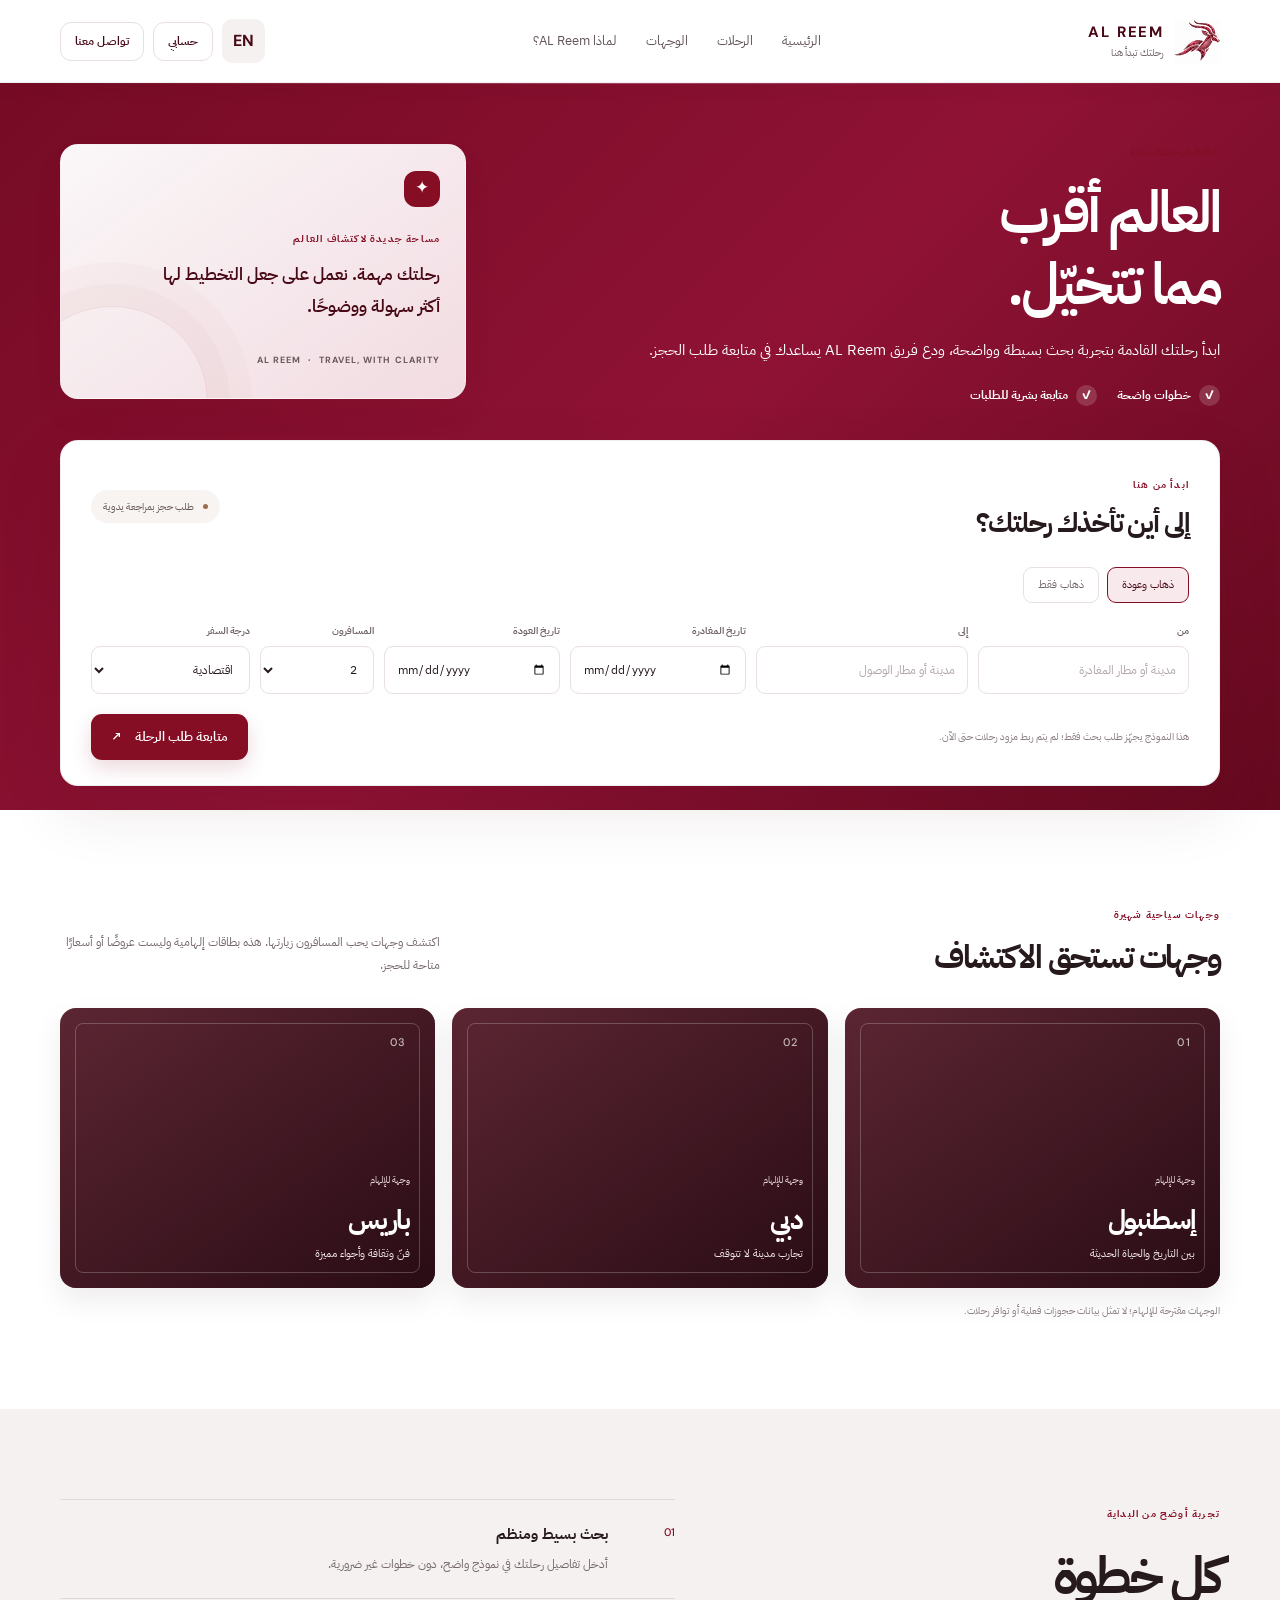
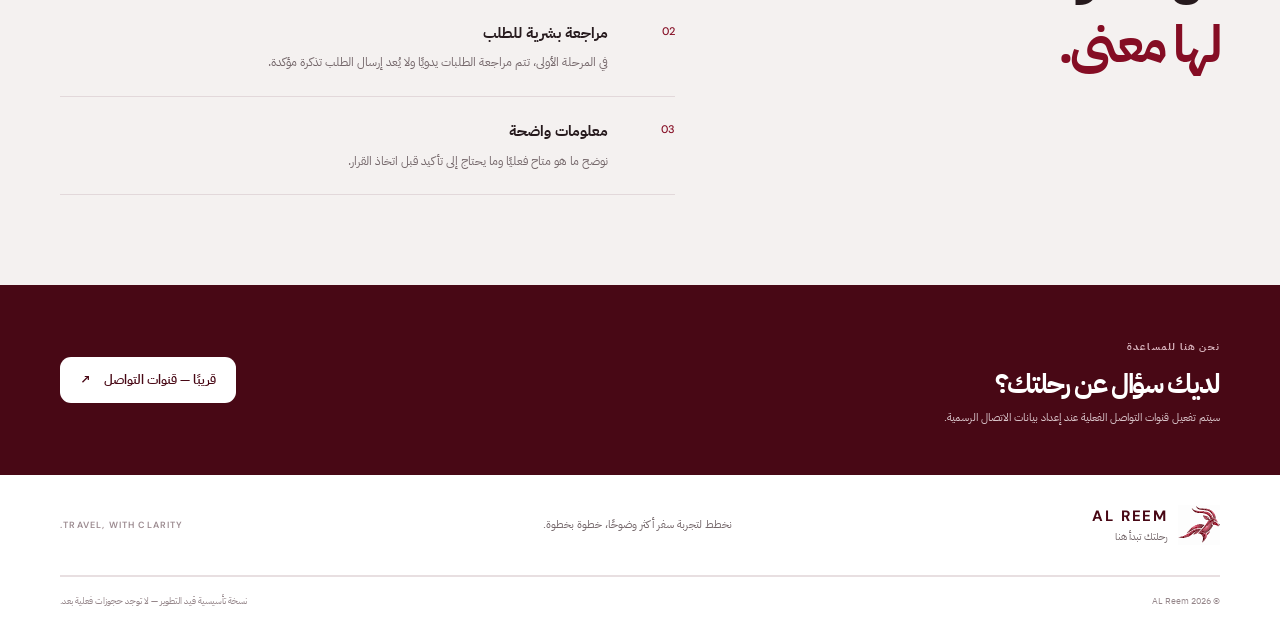
==== commit 79439162: "Sync public flight search field constraints" ====
--- a/public/index.html
+++ b/public/index.html
@@ -73,20 +73,20 @@
             <div class="search-fields">
               <label class="field">
                 <span data-i18n="fromLabel">من</span>
-                <input id="origin" name="origin" autocomplete="off" required placeholder="مدينة أو مطار المغادرة" data-i18n-placeholder="fromPlaceholder">
+                <input id="origin" name="origin" autocomplete="off" minlength="2" maxlength="120" required aria-describedby="formMessage" placeholder="مدينة أو مطار المغادرة" data-i18n-placeholder="fromPlaceholder">
               </label>
               <div class="route-swap" aria-hidden="true">⇄</div>
               <label class="field">
                 <span data-i18n="toLabel">إلى</span>
-                <input id="destination" name="destination" autocomplete="off" required placeholder="مدينة أو مطار الوصول" data-i18n-placeholder="toPlaceholder">
+                <input id="destination" name="destination" autocomplete="off" minlength="2" maxlength="120" required aria-describedby="formMessage" placeholder="مدينة أو مطار الوصول" data-i18n-placeholder="toPlaceholder">
               </label>
               <label class="field">
                 <span data-i18n="departLabel">تاريخ المغادرة</span>
-                <input id="departDate" name="departDate" type="date" required>
+                <input id="departDate" name="departDate" type="date" required aria-describedby="formMessage">
               </label>
               <label class="field" id="returnField">
                 <span data-i18n="returnLabel">تاريخ العودة</span>
-                <input id="returnDate" name="returnDate" type="date">
+                <input id="returnDate" name="returnDate" type="date" aria-describedby="formMessage">
               </label>
               <label class="field field-passengers">
                 <span data-i18n="passengersLabel">المسافرون</span>
--- a/public/styles.css
+++ b/public/styles.css
@@ -143,3 +143,49 @@
   .nav-wrap{position:relative}
   .menu-toggle{flex:0 0 38px;width:38px;height:38px}
 }
+
+
+/* Homepage editorial introduction */
+.home-intro{display:grid;grid-template-columns:minmax(0,1.25fr) minmax(230px,.75fr);align-items:center;gap:clamp(28px,6vw,82px);padding:18px 0 34px}
+.home-intro-copy{max-width:690px}
+.home-intro-copy h1{font-size:clamp(36px,4.8vw,58px);line-height:1.24;letter-spacing:-.055em;font-weight:600;margin:13px 0 14px;color:var(--red-deep)}
+.home-intro-copy h1 em{font-style:normal;color:var(--red)}
+.home-intro-copy>p{max-width:600px;color:var(--muted);font-size:15px;line-height:2;margin:0}
+.home-intro-points{display:flex;gap:20px;flex-wrap:wrap;margin-top:20px}
+.home-intro-points>span{display:inline-flex;align-items:center;gap:8px;color:#5f5054;font-size:12px}
+.home-intro-points i{font-style:normal;display:grid;place-items:center;width:21px;height:21px;border-radius:50%;background:#f4e4e8;color:var(--red);font-size:12px;font-weight:700}
+.home-intro-note{position:relative;min-height:180px;padding:26px 25px;border:1px solid rgba(133,13,36,.10);border-radius:18px;background:linear-gradient(145deg,rgba(255,255,255,.94),rgba(248,233,237,.72));box-shadow:0 15px 35px rgba(72,8,21,.045);overflow:hidden}
+.home-intro-note:after{content:"";position:absolute;inset-inline-end:-45px;bottom:-100px;width:190px;height:190px;border:1px solid rgba(133,13,36,.09);border-radius:50%;box-shadow:0 0 0 22px rgba(133,13,36,.025),0 0 0 44px rgba(133,13,36,.02);pointer-events:none}
+.intro-note-mark{display:grid;place-items:center;width:36px;height:36px;margin-bottom:17px;border-radius:12px;background:var(--red);color:#fff;font-size:17px}
+.home-intro-note p{position:relative;z-index:1;max-width:290px;margin:8px 0 22px;color:var(--red-deep);font-size:17px;line-height:1.9;font-weight:600}
+.intro-note-footer{position:relative;z-index:1;font:700 9px var(--font-en);letter-spacing:.12em;color:var(--muted)}
+.intro-note-footer span{padding-inline:4px;color:var(--red)}
+.search-heading{align-items:center}
+.search-heading h2{font-size:clamp(21px,2.3vw,27px)}
+@media(max-width:900px){.home-intro{gap:25px;grid-template-columns:minmax(0,1.1fr) minmax(200px,.9fr)}.home-intro-note{padding:22px}.home-intro-copy>p{font-size:14px}}
+@media(max-width:720px){.home-intro{grid-template-columns:1fr;gap:20px;padding:12px 0 22px}.home-intro-copy h1{font-size:clamp(35px,10vw,46px);margin:10px 0 12px}.home-intro-copy>p{font-size:13px;line-height:1.9}.home-intro-points{gap:10px 16px;margin-top:15px}.home-intro-points>span{font-size:11px}.home-intro-note{min-height:0;padding:17px 18px;display:grid;grid-template-columns:36px 1fr;column-gap:12px;align-items:center}.intro-note-mark{grid-row:span 2;margin:0}.home-intro-note .section-kicker{align-self:end}.home-intro-note p{grid-column:2;margin:4px 0 9px;font-size:14px;line-height:1.7}.intro-note-footer{grid-column:2;font-size:8px}.search-container{margin-top:0}}
+@media(max-width:380px){.home-intro-points{display:grid;gap:9px}.home-intro-note{padding:15px}.home-intro-copy h1{font-size:34px}}
+
+
+/* User-requested burgundy flight-search background */
+.search-section{
+  background:linear-gradient(135deg,#760b25 0%,#8f1234 52%,#65091f 100%);
+}
+.search-section:before{
+  background:linear-gradient(90deg,transparent,rgba(255,255,255,.25),transparent);
+}
+.search-section .home-intro-copy h1,
+.search-section .home-intro-copy h1 em,
+.search-section .home-intro-copy>p,
+.search-section .home-intro-points>span{
+  color:#fff;
+}
+.search-section .home-intro-points i{
+  background:rgba(255,255,255,.16);
+  color:#fff;
+}
+.search-section .home-intro-note{
+  background:linear-gradient(145deg,rgba(255,255,255,.97),rgba(248,233,237,.94));
+  border-color:rgba(255,255,255,.24);
+}
+.search-section .intro-note-footer{color:#6a565b}
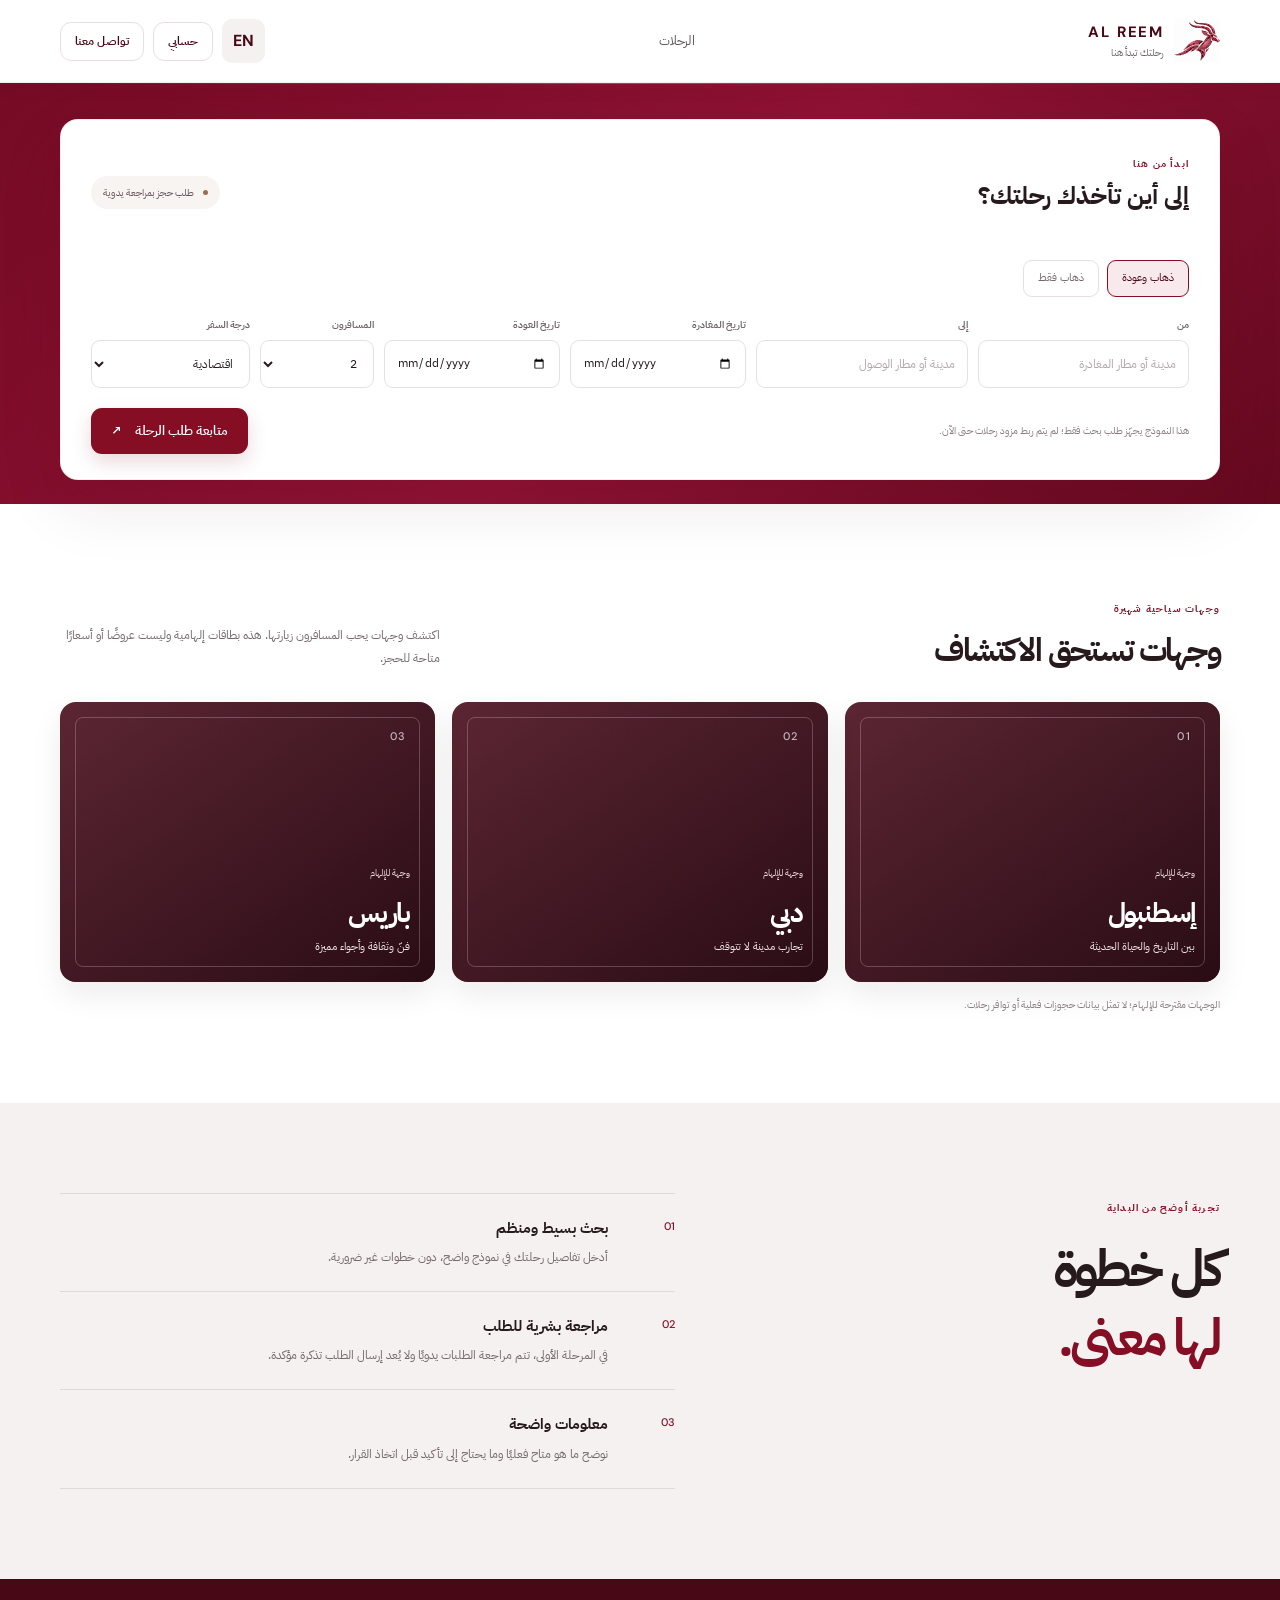
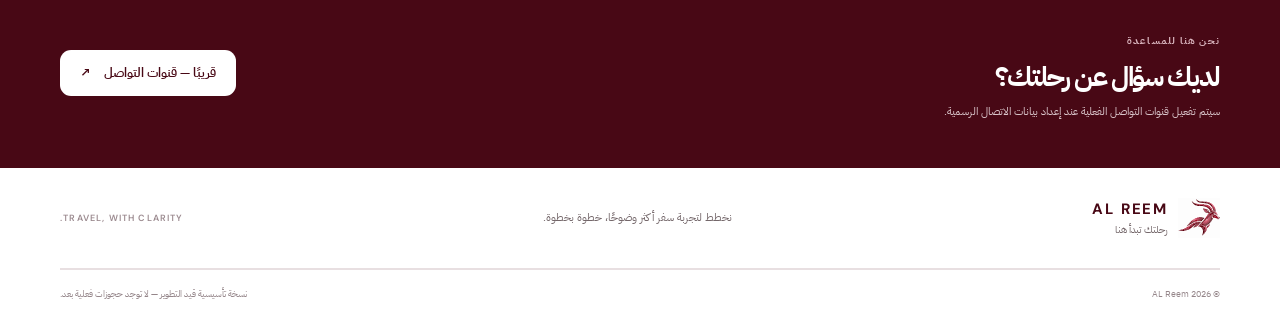
==== commit 2db871ae: "Simplify homepage into compact flight search experience" ====
--- a/public/index.html
+++ b/public/index.html
@@ -24,10 +24,7 @@
       </a>
       <button class="menu-toggle" id="menuToggle" aria-label="فتح القائمة" aria-expanded="false">☰</button>
       <nav class="main-nav" id="mainNav" aria-label="Main navigation">
-        <a href="#home" data-i18n="navHome">الرئيسية</a>
         <a href="#search" data-i18n="navFlights">الرحلات</a>
-        <a href="#destinations" data-i18n="navDestinations">الوجهات</a>
-        <a href="#why-us" data-i18n="navAbout">لماذا AL Reem؟</a>
       </nav>
       <div class="nav-actions">
         <button class="language-switch" id="languageToggle" type="button" aria-label="Switch language">EN</button>
@@ -39,28 +36,11 @@
   <main id="main">
     <section class="search-section" id="home">
       <div class="container search-container" id="search">
-        <div class="home-intro">
-          <div class="home-intro-copy">
-            <span class="section-kicker" data-i18n="eyebrow">خطّط لرحلتك بثقة</span>
-            <h1 data-i18n="heroTitle">العالم أقرب<br><em>مما تتخيّل.</em></h1>
-            <p data-i18n="heroDescription">ابدأ رحلتك القادمة بتجربة بحث بسيطة وواضحة، ودع فريق AL Reem يساعدك في متابعة طلب الحجز.</p>
-            <div class="home-intro-points">
-              <span><i aria-hidden="true">✓</i><b data-i18n="pointOne">خطوات واضحة</b></span>
-              <span><i aria-hidden="true">✓</i><b data-i18n="pointTwo">متابعة بشرية للطلبات</b></span>
-            </div>
-          </div>
-          <aside class="home-intro-note">
-            <span class="intro-note-mark" aria-hidden="true">✦</span>
-            <span class="section-kicker" data-i18n="noteKicker">مساحة جديدة لاكتشاف العالم</span>
-            <p data-i18n="noteText">رحلتك مهمة. نعمل على جعل التخطيط لها أكثر سهولة ووضوحًا.</p>
-            <span class="intro-note-footer">AL REEM <span>·</span> TRAVEL, WITH CLARITY</span>
-          </aside>
-        </div>
         <div class="search-card">
           <div class="search-heading">
             <div>
-              <span class="section-kicker" data-i18n="searchKicker">ابدأ من هنا</span>
-              <h2 data-i18n="searchTitle">إلى أين تأخذك رحلتك؟</h2>
+              <span class="section-kicker" data-i18n="searchKicker">ابحث بسهولة</span>
+              <h1 data-i18n="searchTitle">ابحث عن رحلتك</h1>
             </div>
             <span class="manual-badge"><span></span><span data-i18n="manualBadge">طلب حجز بمراجعة يدوية</span></span>
           </div>
@@ -73,12 +53,12 @@
             <div class="search-fields">
               <label class="field">
                 <span data-i18n="fromLabel">من</span>
-                <input id="origin" name="origin" autocomplete="off" minlength="2" maxlength="120" required aria-describedby="formMessage" placeholder="مدينة أو مطار المغادرة" data-i18n-placeholder="fromPlaceholder">
+                <input id="origin" name="origin" autocomplete="off" minlength="2" maxlength="120" required aria-describedby="formMessage" placeholder="مدينة أو مطار المغادرة" data-i18n-placeholder="fromPlaceholder"><div class="airport-suggestions" id="originSuggestions" role="listbox" hidden></div>
               </label>
-              <div class="route-swap" aria-hidden="true">⇄</div>
+              <button class="route-swap" id="swapAirports" type="button" aria-label="تبديل مطاري المغادرة والوصول" title="تبديل المسار">⇄</button>
               <label class="field">
                 <span data-i18n="toLabel">إلى</span>
-                <input id="destination" name="destination" autocomplete="off" minlength="2" maxlength="120" required aria-describedby="formMessage" placeholder="مدينة أو مطار الوصول" data-i18n-placeholder="toPlaceholder">
+                <input id="destination" name="destination" autocomplete="off" minlength="2" maxlength="120" required aria-describedby="formMessage" placeholder="مدينة أو مطار الوصول" data-i18n-placeholder="toPlaceholder"><div class="airport-suggestions" id="destinationSuggestions" role="listbox" hidden></div>
               </label>
               <label class="field">
                 <span data-i18n="departLabel">تاريخ المغادرة</span>
--- a/public/styles.css
+++ b/public/styles.css
@@ -189,3 +189,165 @@
   border-color:rgba(255,255,255,.24);
 }
 .search-section .intro-note-footer{color:#6a565b}
+
+
+/* Live flight results */
+.live-results { display: grid; gap: 1rem; margin: 1.25rem 0; }
+.flight-result-card { display: grid; gap: .5rem; padding: 1rem 1.1rem; border: 1px solid var(--line, #e7dfe1); border-radius: 1rem; background: var(--surface, #fff); text-align: start; }
+.flight-result-card h3 { margin: 0; font-size: 1.05rem; }
+.flight-result-card p { margin: 0; line-height: 1.6; }
+.flight-result-card strong { color: var(--primary, #850d24); font-size: 1.2rem; }
+.flight-result-card [hidden] { display: none !important; }
+
+/* In-page airport suggestions: separate from mobile keyboard autocomplete. */
+.field { position: relative; }
+.airport-suggestions[hidden] { display: none !important; }
+.airport-suggestions {
+  position: absolute; z-index: 1000; top: calc(100% + 8px); inset-inline: 0;
+  max-height: 280px; overflow-y: auto; padding: 6px;
+  border: 1px solid rgba(133, 13, 36, .22); border-radius: 14px;
+  background: #fff; box-shadow: 0 16px 36px rgba(35, 13, 20, .18); text-align: start;
+}
+.airport-suggestion {
+  display: flex; width: 100%; flex-direction: column; gap: 4px; align-items: flex-start;
+  padding: 11px 12px; border: 0; border-radius: 9px; background: transparent;
+  color: #30242a; font: inherit; text-align: start; cursor: pointer;
+}
+.airport-suggestion:hover, .airport-suggestion:focus-visible, .airport-suggestion[aria-selected="true"] { background: #f8edf0; outline: none; }
+.airport-suggestion-main { font-size: .94rem; font-weight: 600; line-height: 1.45; }
+.airport-suggestion-meta { color: #796a70; font-size: .82rem; }
+
+
+/* Modern, selectable live flight cards */
+.live-results{gap:16px;margin:22px 0}
+.flight-result-card{gap:16px;padding:20px;border:1px solid #e9dfe2;border-radius:20px;background:linear-gradient(145deg,#fff 0%,#fffafb 100%);box-shadow:0 8px 24px rgba(59,18,30,.055);transition:transform .18s ease,box-shadow .18s ease,border-color .18s ease}
+.flight-result-card:hover{transform:translateY(-2px);border-color:#d9b5bf;box-shadow:0 14px 30px rgba(59,18,30,.09)}
+.flight-card-top{display:flex;align-items:center;gap:12px;min-width:0}
+.airline-logo{display:grid;place-items:center;flex:0 0 48px;width:48px;height:48px;border-radius:15px;background:linear-gradient(145deg,#8c1534,#5d0b22);color:#fff;font:700 14px var(--font-en,Arial,sans-serif);letter-spacing:-.04em;box-shadow:inset 0 1px 0 rgba(255,255,255,.2)}
+.airline-name{min-width:0;display:grid;gap:3px}
+.airline-name h3{margin:0;color:#2e2025;font-size:1rem;font-weight:700;line-height:1.5}
+.airline-subtitle{color:#85747a;font-size:.76rem;direction:ltr;text-align:start}
+.flight-route-line{display:grid;grid-template-columns:minmax(0,1fr) minmax(90px,.85fr) minmax(0,1fr);align-items:center;gap:12px;padding:15px 0;border-block:1px solid #f1e9eb}
+.flight-time-block{display:grid;gap:5px;min-width:0}
+.flight-time-block strong{font-size:.88rem;line-height:1.6;color:#302229;font-weight:650}
+.flight-time-block span{font-size:.78rem;color:#8a777e;direction:ltr;text-align:start}
+.flight-arrival{text-align:end}
+.flight-arrival span{ text-align:end }
+.flight-route-middle{display:grid;justify-items:center;gap:7px;min-width:0}
+.flight-duration{font-size:.76rem;font-weight:700;color:#6d5660;white-space:nowrap}
+.flight-route-track{position:relative;width:100%;height:1px;background:#d8b5bf}
+.flight-route-track:before,.flight-route-track:after{content:"";position:absolute;top:50%;width:7px;height:7px;border:1.5px solid #a04c64;border-radius:50%;background:#fff;transform:translateY(-50%)}
+.flight-route-track:before{inset-inline-start:0}.flight-route-track:after{inset-inline-end:0}
+.flight-stop-label{font-size:.75rem;color:#8a1b39;font-weight:700;white-space:nowrap}
+.flight-card-bottom{display:flex;align-items:center;justify-content:space-between;gap:14px;flex-wrap:wrap}
+.flight-price{font-size:1.2rem;font-weight:750;color:#850d24;font-variant-numeric:tabular-nums}
+.flight-select{min-height:42px;padding:10px 17px;white-space:nowrap;cursor:pointer}
+.flight-warning{margin:0;padding:10px 12px;border-radius:10px;background:#fff6e7;color:#80500b;font-size:.82rem;line-height:1.7}
+@media(max-width:520px){.flight-result-card{padding:15px;border-radius:16px;gap:13px}.airline-logo{width:42px;height:42px;flex-basis:42px;border-radius:13px}.flight-route-line{grid-template-columns:minmax(0,1fr) minmax(72px,.7fr) minmax(0,1fr);gap:7px;padding:12px 0}.flight-time-block strong{font-size:.76rem}.flight-time-block span{font-size:.7rem}.flight-duration,.flight-stop-label{font-size:.68rem}.flight-card-bottom{align-items:stretch}.flight-price{align-self:center;font-size:1.1rem}.flight-select{flex:1;padding-inline:10px;font-size:.84rem}}
+
+.airline-logo img{display:block;width:100%;height:100%;padding:6px;object-fit:contain;border-radius:inherit;background:#fff}.airline-logo:has(img){background:#fff;border:1px solid #eee3e6;box-shadow:none}
+
+.flight-number-badge{display:inline-flex;align-items:center;align-self:flex-start;max-width:100%;padding:6px 10px;border:1px solid #ead6dc;border-radius:999px;background:#fff5f7;color:#85132f;font-size:.78rem;font-weight:700;line-height:1.5;direction:auto;overflow-wrap:anywhere}
+#flightNumber{background:#faf7f8;color:#651126;font-weight:700;direction:ltr;text-align:start}
+
+
+/* AL REEM mobile flight-results and booking-review refinement */
+.results-page{padding-block:28px 54px;background:#f7f7f5;min-height:calc(100vh - 82px)}
+.results-page>.container{max-width:900px}
+.results-top{margin-bottom:22px}
+.results-top h1{font-size:clamp(25px,4vw,34px);line-height:1.35;margin:7px 0}
+.results-top>div>p{color:var(--muted);font-size:13px;line-height:1.8;max-width:620px}
+.trip-summary{padding:18px 20px;margin:0 0 18px;background:#fff;border:1px solid #ece7e6;border-radius:16px;box-shadow:0 4px 16px rgba(40,20,24,.035)}
+.results-empty{padding:22px 0;background:transparent;border:0;box-shadow:none}
+.results-empty>p{color:var(--muted);font-size:12px;line-height:1.8}
+.live-results{display:grid;gap:14px;margin-top:18px}
+.flight-result-card{position:relative;gap:15px;padding:18px;border:1px solid #e9e4e2;border-radius:18px;background:#fff;box-shadow:0 5px 18px rgba(35,20,24,.045);text-align:start}
+.flight-result-card:hover{transform:translateY(-1px);border-color:#d9bdc4;box-shadow:0 9px 22px rgba(35,20,24,.07)}
+.flight-card-top{display:grid;grid-template-columns:46px minmax(0,1fr);grid-template-rows:auto auto;column-gap:12px;row-gap:7px;align-items:center}
+.airline-logo{grid-row:1 / span 2;width:46px;height:46px;flex-basis:46px;border-radius:14px;background:#fff;border:1px solid #eee5e6;box-shadow:none;overflow:hidden}
+.airline-name{min-width:0}
+.airline-name h3{font-size:15px;line-height:1.45;font-weight:700}
+.airline-subtitle{display:block;color:var(--muted);font-size:11px;overflow-wrap:anywhere}
+.flight-number-badge{grid-column:2;grid-row:2;font-size:11px;padding:4px 9px;justify-self:start;background:#fff6f7;border-color:#f0dfe3;color:var(--red)}
+.flight-route-line{grid-template-columns:minmax(0,1fr) minmax(88px,.8fr) minmax(0,1fr);gap:10px;padding:16px 0;border-block:1px solid #f0ebea}
+.flight-time-block{display:flex;flex-direction:column;gap:4px;min-width:0}
+.flight-time-block strong{font-size:clamp(15px,2.5vw,20px);font-variant-numeric:tabular-nums;overflow-wrap:anywhere}
+.flight-time-block span{font-size:11px;color:var(--muted)}
+.flight-arrival{text-align:end}
+.flight-route-middle{min-width:0;text-align:center;display:flex;flex-direction:column;align-items:stretch;gap:6px}
+.flight-route-track{position:relative;display:block;height:2px;background:#d9c7cb;border-radius:99px}
+.flight-route-track:before,.flight-route-track:after{content:"";position:absolute;top:50%;width:7px;height:7px;border:1.5px solid #b69ca3;background:#fff;border-radius:50%;transform:translateY(-50%)}
+.flight-route-track:before{inset-inline-start:0}.flight-route-track:after{inset-inline-end:0}
+.flight-duration,.flight-stop-label{font-size:11px;line-height:1.5;color:var(--muted)}
+.flight-stop-label{color:var(--red);font-weight:700}
+.flight-card-bottom{padding-top:2px;align-items:center}
+.flight-price{color:var(--red-deep);font-size:clamp(17px,3vw,22px);font-weight:800;font-variant-numeric:tabular-nums}
+.flight-select{border-radius:10px;min-height:43px;padding:10px 16px}
+.flight-warning{padding:10px 12px;border-radius:10px;background:#fff5e6;color:#795a2b;font-size:11px;line-height:1.8}
+.selected-flight-summary{padding:18px;margin:20px 0;background:#fff;border:1px solid #e9dfe2;border-radius:16px;box-shadow:0 8px 22px rgba(59,18,30,.055)}
+.selected-flight-summary h2{font-size:17px;margin:0 0 12px}
+.selected-flight-summary strong{display:block;color:var(--red-deep);font-size:15px;margin-bottom:8px}
+.selected-flight-summary p{color:var(--muted);font-size:12px;line-height:1.9;overflow-wrap:anywhere}
+.stack-form>.button[type=submit]{width:100%;min-height:48px;border-radius:12px}
+@media(max-width:520px){
+ .results-page{padding-block:18px 36px}
+ .results-page>.container{width:calc(100% - 22px)}
+ .results-top h1{font-size:25px}
+ .trip-summary{padding:14px;border-radius:14px}
+ .results-empty{padding-top:8px}
+ .flight-result-card{padding:15px;border-radius:15px;gap:12px}
+ .flight-card-top{grid-template-columns:42px minmax(0,1fr);column-gap:10px}
+ .airline-logo{width:42px;height:42px;flex-basis:42px;border-radius:12px}
+ .airline-name h3{font-size:14px}
+ .flight-route-line{grid-template-columns:minmax(0,1fr) minmax(68px,.72fr) minmax(0,1fr);gap:6px;padding:13px 0}
+ .flight-time-block strong{font-size:15px}
+ .flight-time-block span{font-size:10px}
+ .flight-duration,.flight-stop-label{font-size:10px}
+ .flight-card-bottom{gap:10px}
+ .flight-price{font-size:18px}
+ .flight-select{flex:0 0 auto;padding-inline:11px;font-size:11px;min-height:40px}
+ .selected-flight-summary{padding:15px}
+}
+@media(max-width:360px){
+ .flight-card-bottom{align-items:stretch;flex-direction:column}
+ .flight-select{width:100%}
+}
+
+.booking-airline-head{display:grid;grid-template-columns:46px minmax(0,1fr);align-items:center;gap:8px 12px;margin-bottom:18px}
+.booking-airline-head .airline-logo{grid-row:1 / span 2}
+.booking-airline-head>strong{font-size:15px;margin:0}
+.booking-airline-head .flight-number-badge{grid-column:2;grid-row:2;justify-self:start}
+.booking-route-timeline{position:relative;display:grid;gap:0;padding-inline-start:4px;margin:4px 0 12px}
+.booking-route-timeline:before{content:"";position:absolute;inset-block:13px 15px;inset-inline-start:11px;width:2px;background:#e6dadd}
+.booking-route-stop{position:relative;display:grid;grid-template-columns:18px minmax(0,1fr);gap:12px;padding:7px 0 18px}
+.booking-route-stop:last-child{padding-bottom:5px}
+.booking-route-marker{position:relative;z-index:1;width:14px;height:14px;margin-top:5px;border:2px solid #b99aa3;background:#fff;border-radius:50%}
+.booking-route-details{display:grid;gap:3px}
+.booking-route-details strong{font-size:14px;color:var(--ink)}
+.booking-route-details>span{font-size:15px;font-weight:700;font-variant-numeric:tabular-nums;color:var(--red-deep)}
+.booking-route-details small{font-size:11px;color:var(--muted)}
+.booking-flight-meta{padding-top:12px;border-top:1px solid #f0e8ea;color:var(--muted);font-size:12px;line-height:1.9}
+@media(max-width:520px){.booking-airline-head{grid-template-columns:42px minmax(0,1fr);gap:8px 10px}.booking-route-details strong{font-size:13px}.booking-route-details>span{font-size:14px}}
+
+/* Refined flight comparison card: concise times, dates, carrier and provider-supplied fares */
+.flight-card-top{grid-template-columns:46px minmax(0,1fr);grid-template-rows:auto auto;column-gap:12px;row-gap:5px}
+.flight-card-top .airline-logo{grid-column:1;grid-row:1 / span 2}
+.flight-card-top .airline-name{grid-column:2;grid-row:1}
+.flight-card-top .flight-number-badge{grid-column:2;grid-row:2;justify-self:start;max-width:100%}
+.flight-date{display:block;font-size:10px;color:var(--muted,#777);font-weight:500;line-height:1.35}
+.flight-time-block strong{font-variant-numeric:tabular-nums;white-space:nowrap}
+.flight-time-block>span:last-child{font-weight:600}
+.flight-route-middle{min-width:0}
+.flight-price{font-variant-numeric:tabular-nums;direction:ltr;unicode-bidi:isolate}
+.flight-result-card .airline-logo img{object-fit:contain}
+.flight-result-card .airline-logo.logo-fallback{font-size:13px;background:#fff8f9;color:#850d24;border-color:#ead6dc}
+@media(max-width:520px){
+ .flight-card-top{grid-template-columns:42px minmax(0,1fr);column-gap:10px}
+ .flight-card-top .airline-logo{width:42px;height:42px;flex-basis:42px}
+ .flight-number-badge{font-size:10px;padding:4px 7px}
+ .flight-date{font-size:9px}
+ .flight-route-line{grid-template-columns:minmax(0,1fr) minmax(64px,.68fr) minmax(0,1fr);gap:5px}
+ .flight-time-block strong{font-size:14px}
+ .flight-time-block span{font-size:10px}
+ .flight-price{font-size:17px}
+}
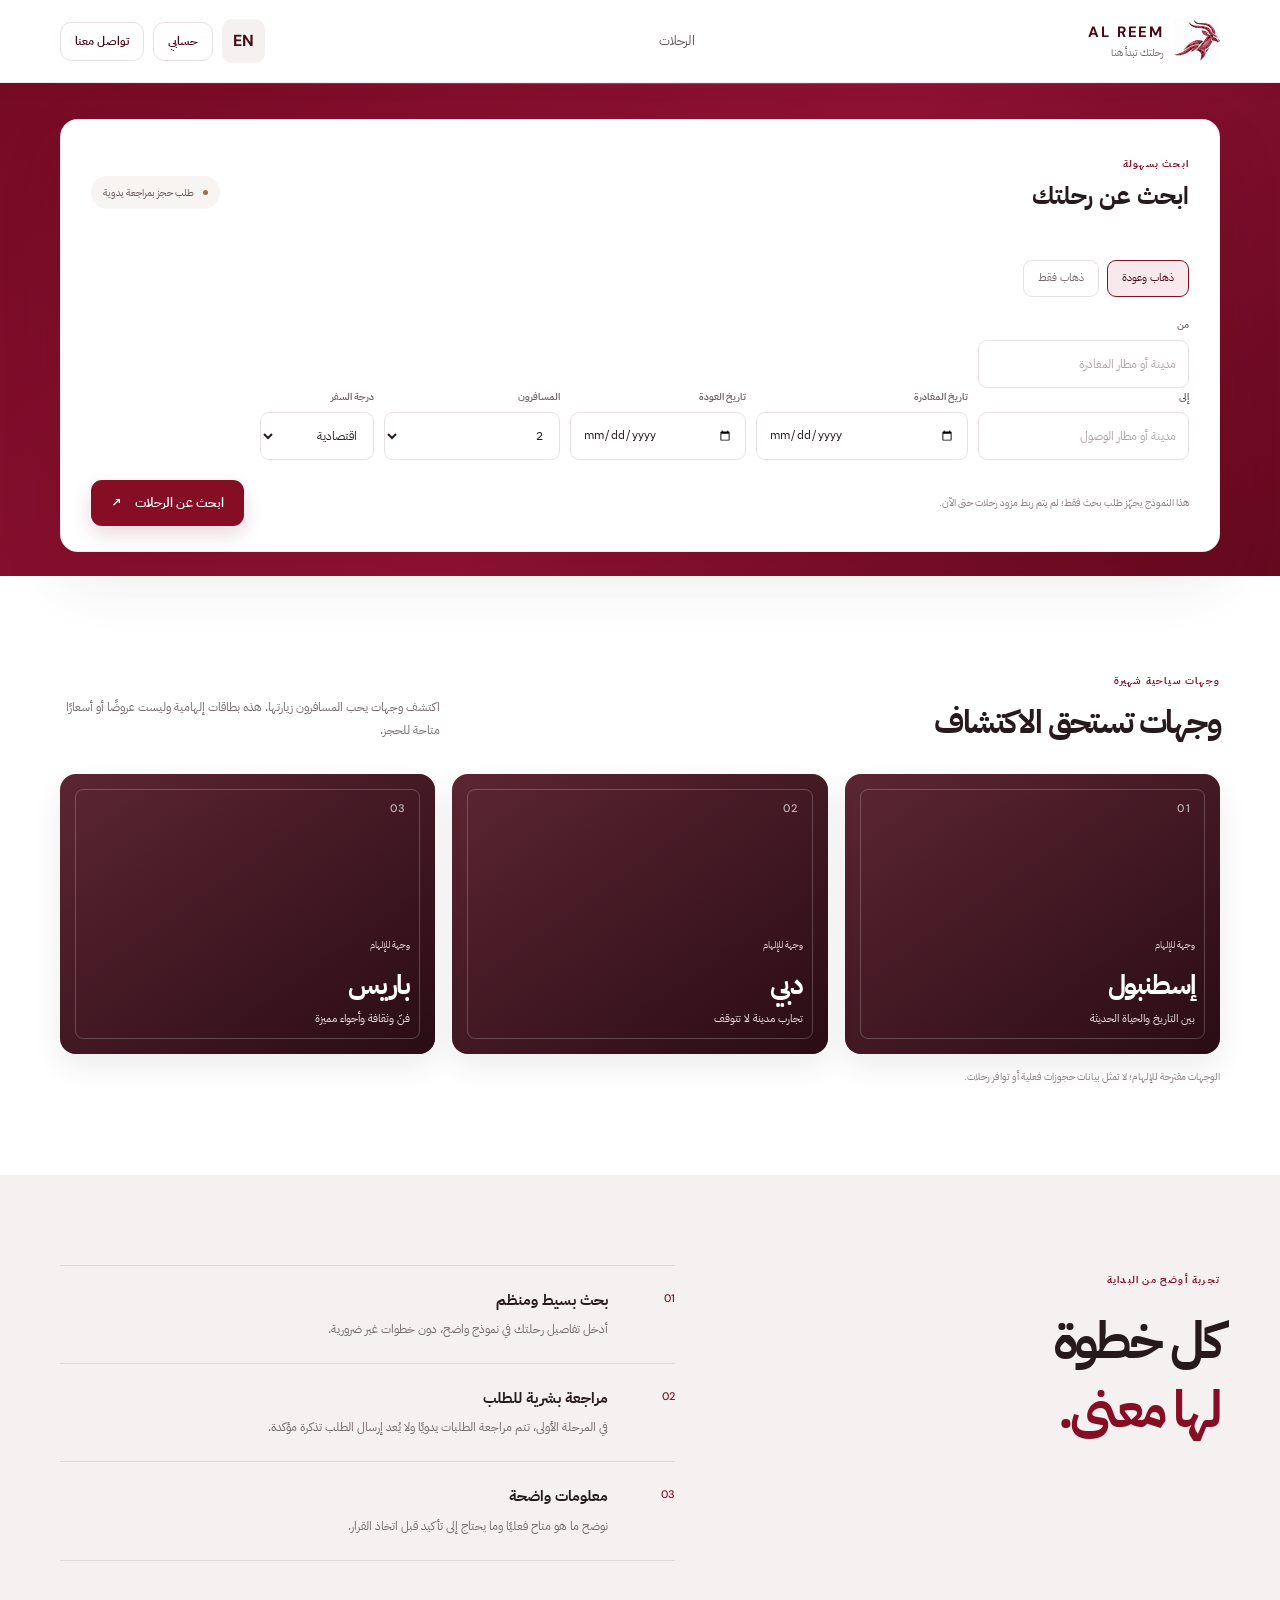
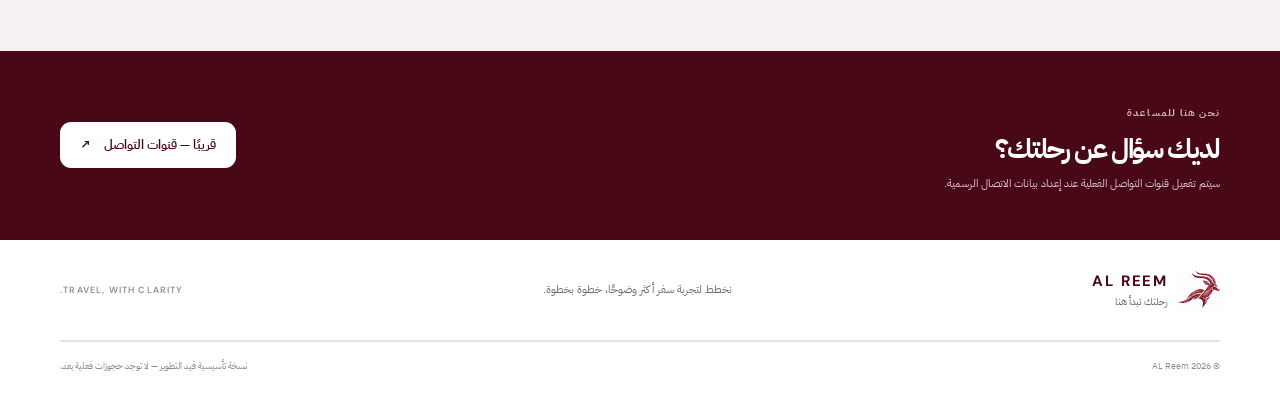
==== commit d36bc4ef: "Group origin and destination fields for compact search layout" ====
--- a/public/index.html
+++ b/public/index.html
@@ -51,6 +51,7 @@
               <label class="radio-pill"><input type="radio" name="tripType" value="oneway"><span data-i18n="oneWay">ذهاب فقط</span></label>
             </fieldset>
             <div class="search-fields">
+              <div class="route-fields">
               <label class="field">
                 <span data-i18n="fromLabel">من</span>
                 <input id="origin" name="origin" autocomplete="off" minlength="2" maxlength="120" required aria-describedby="formMessage" placeholder="مدينة أو مطار المغادرة" data-i18n-placeholder="fromPlaceholder"><div class="airport-suggestions" id="originSuggestions" role="listbox" hidden></div>
@@ -60,6 +61,7 @@
                 <span data-i18n="toLabel">إلى</span>
                 <input id="destination" name="destination" autocomplete="off" minlength="2" maxlength="120" required aria-describedby="formMessage" placeholder="مدينة أو مطار الوصول" data-i18n-placeholder="toPlaceholder"><div class="airport-suggestions" id="destinationSuggestions" role="listbox" hidden></div>
               </label>
+              </div>
               <label class="field">
                 <span data-i18n="departLabel">تاريخ المغادرة</span>
                 <input id="departDate" name="departDate" type="date" required aria-describedby="formMessage">
